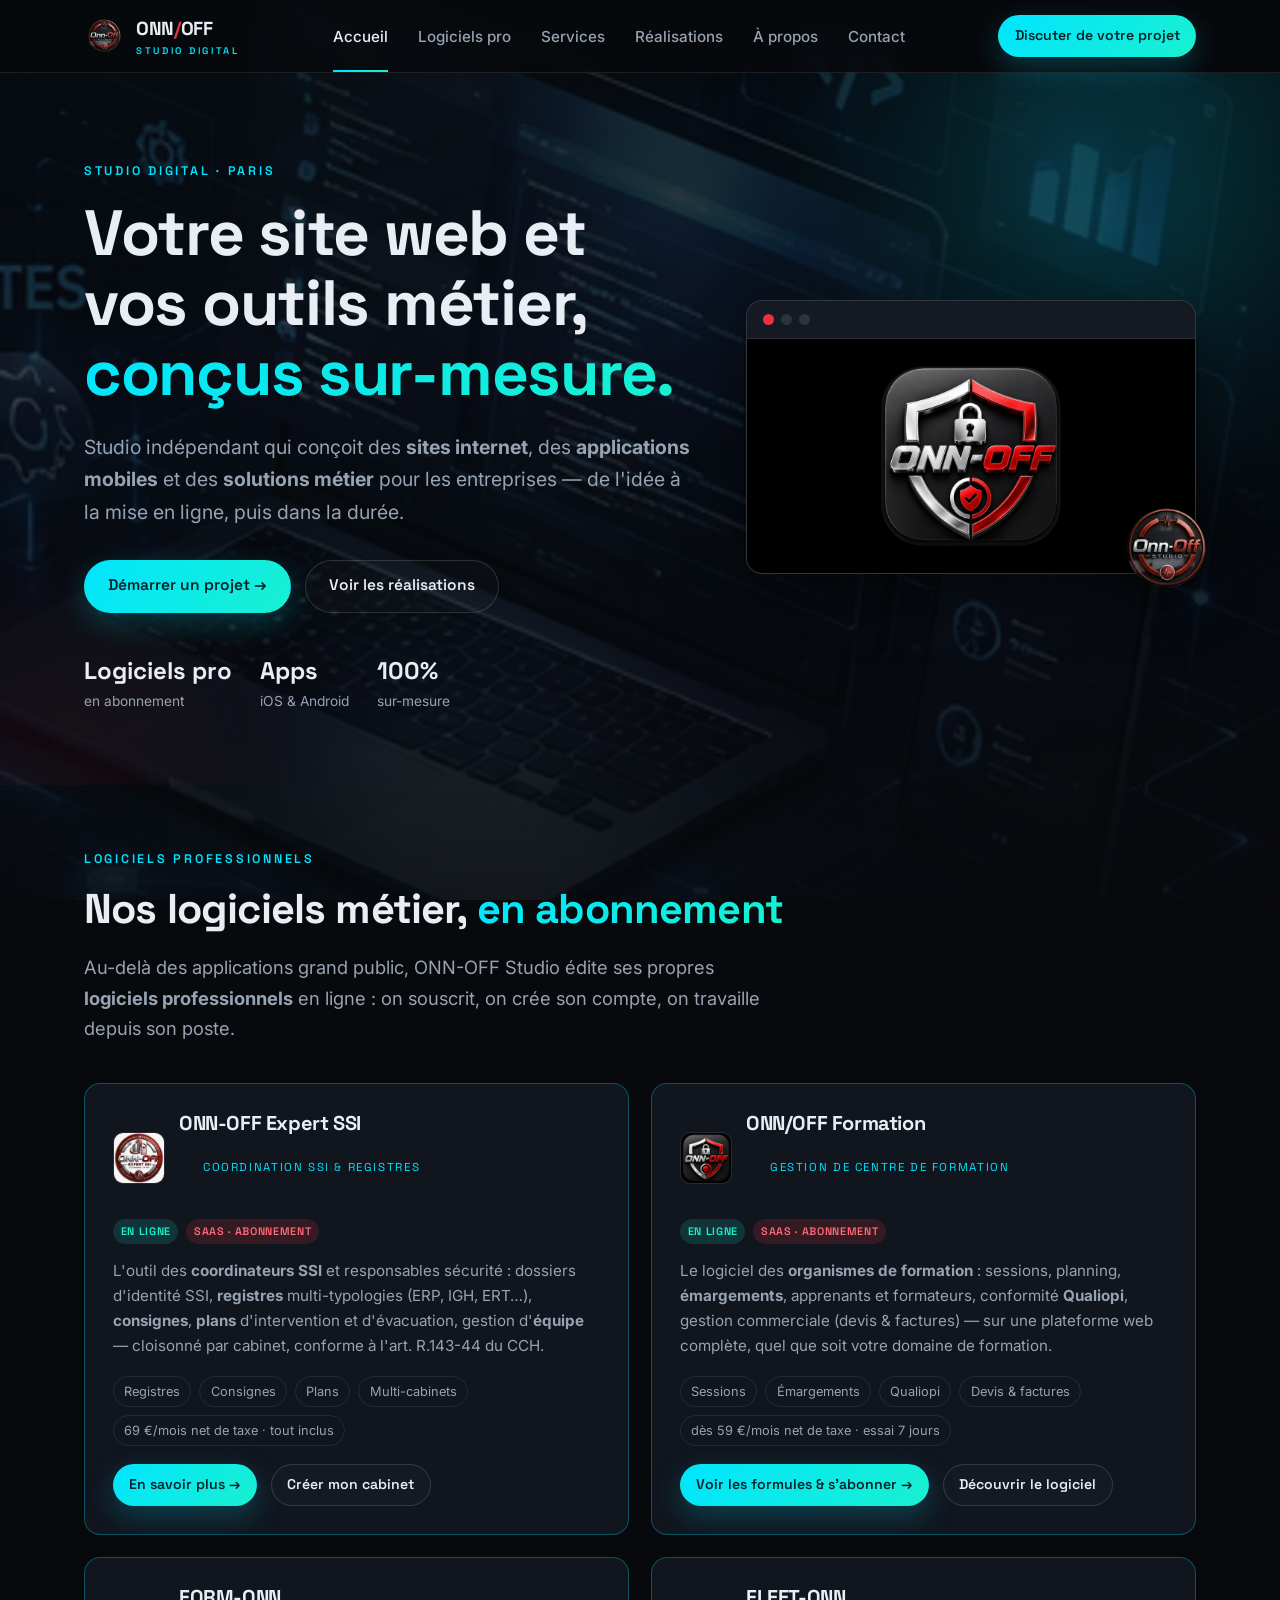
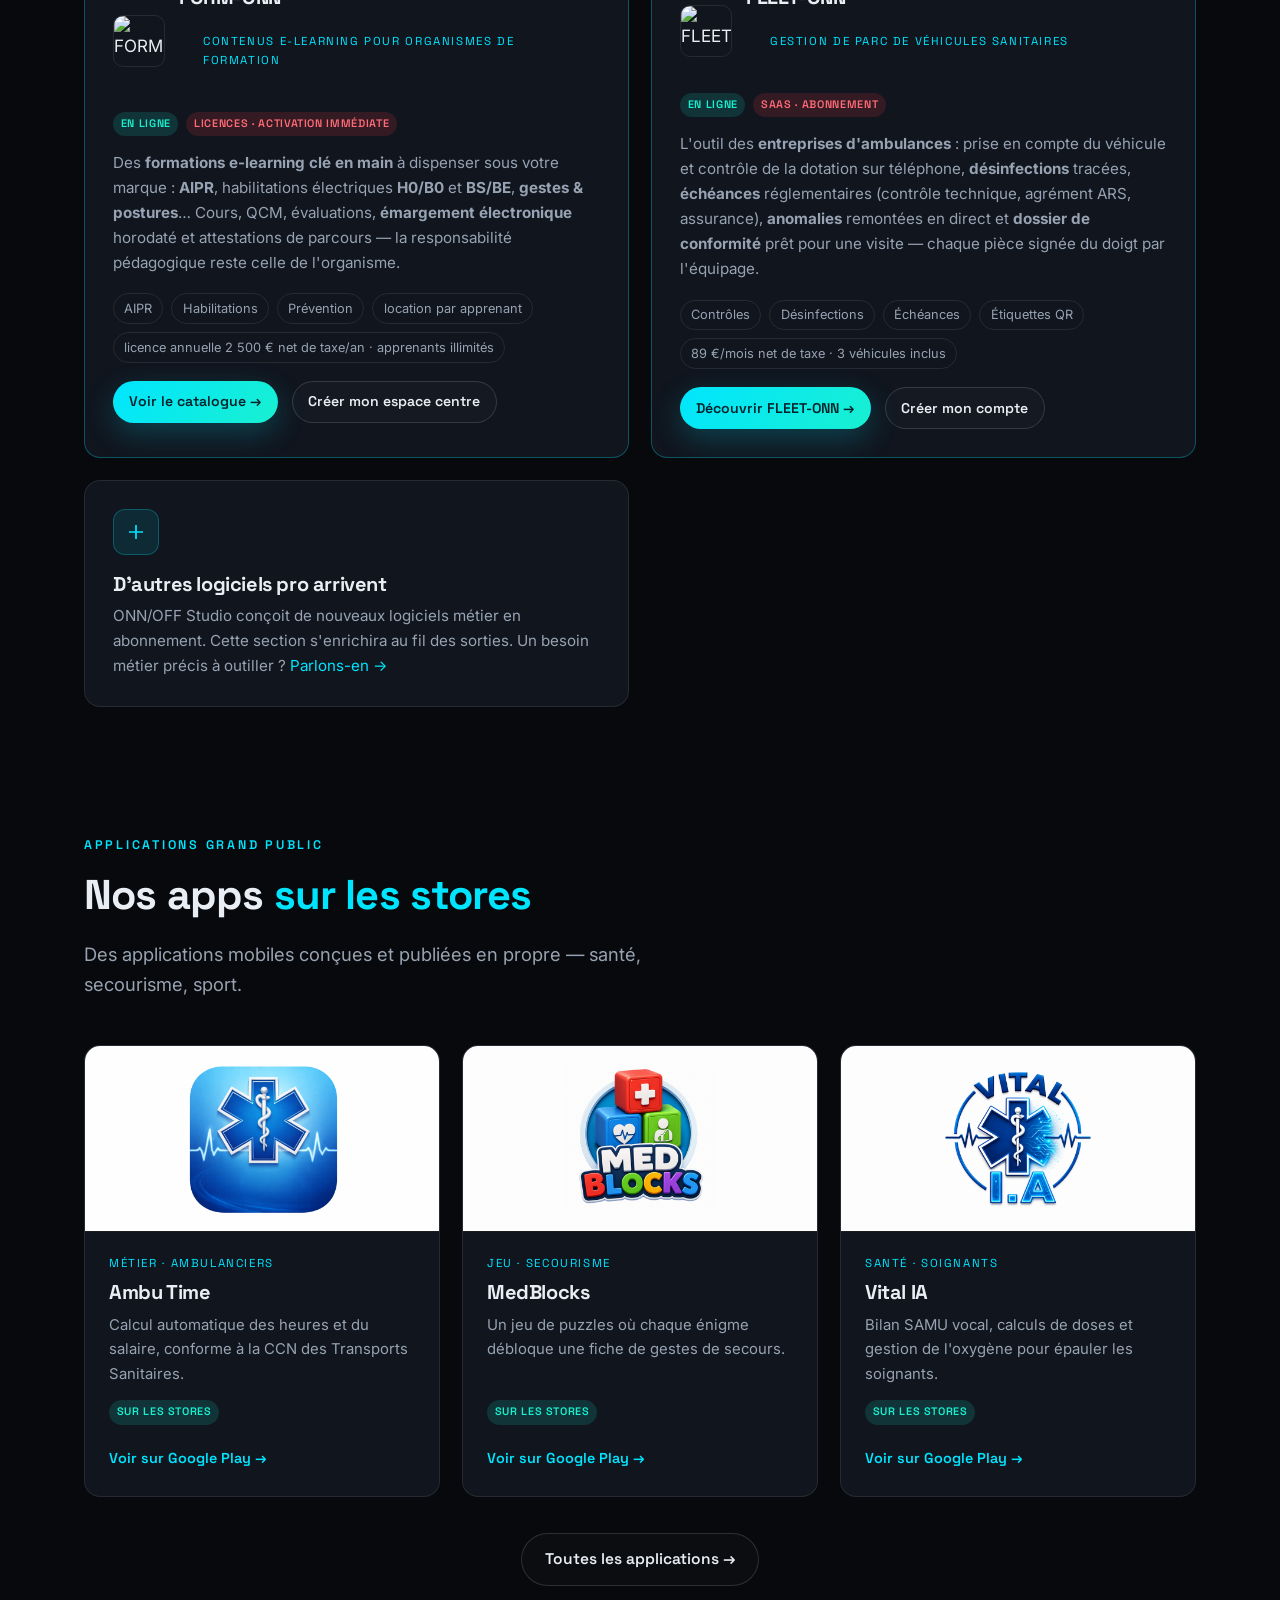
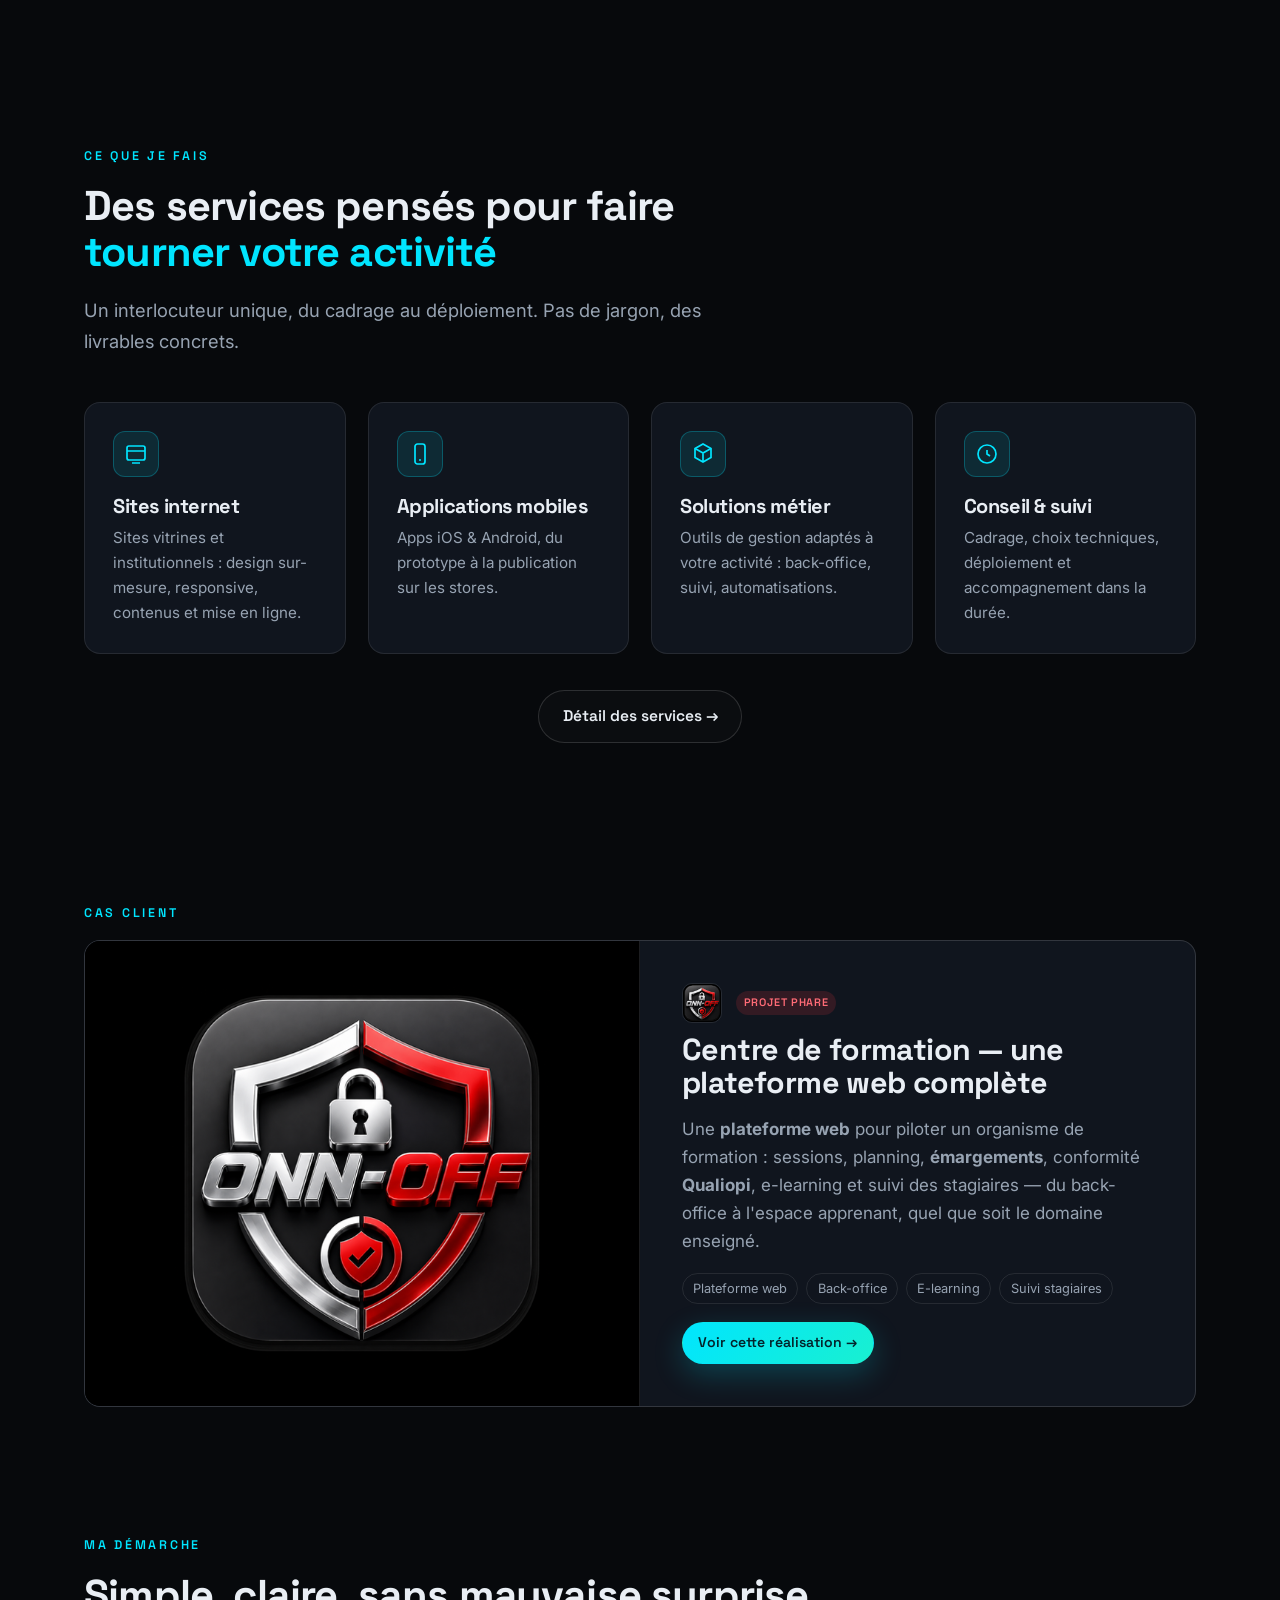
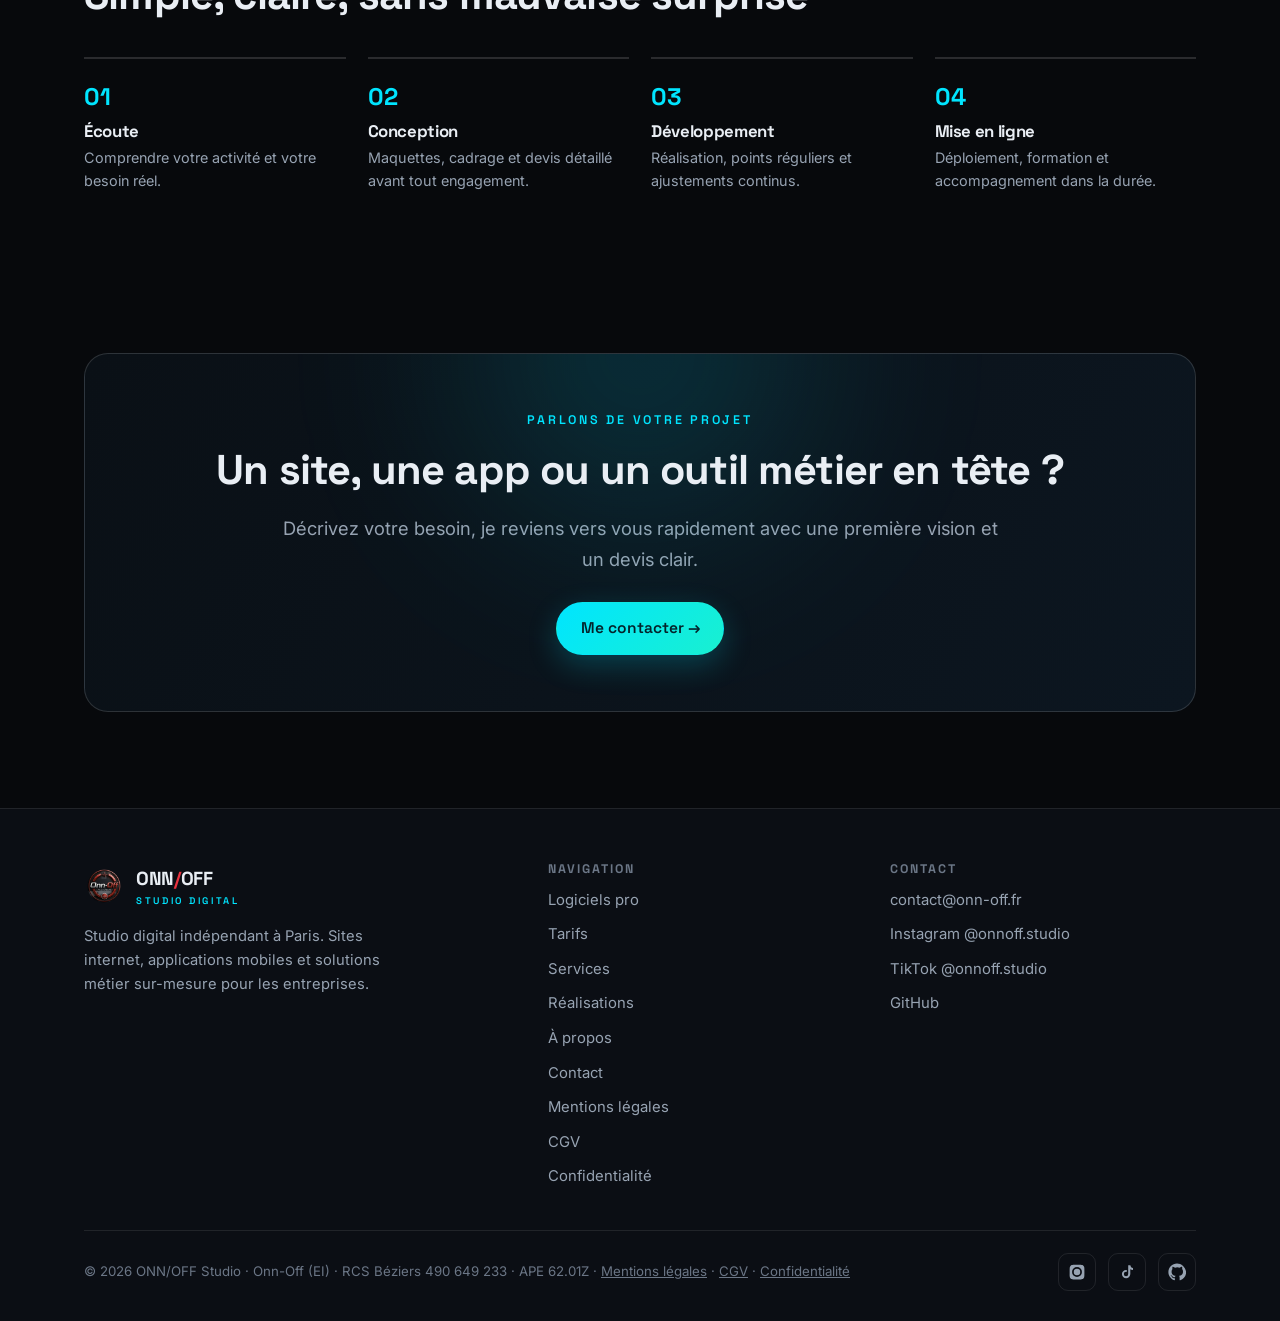
==== index.html @ c6f04b86 "Siège à Paris : bascule des 51 mentions de Béziers La domiciliation a changé. L'adresse figurait à 5" ====
<!DOCTYPE html>
<html lang="fr">
<head>
<meta charset="UTF-8">
<meta name="viewport" content="width=device-width, initial-scale=1">
<title>ONN/OFF Studio — Sites web & solutions sur-mesure pour entreprises · Paris</title>
<meta name="description" content="Studio digital indépendant à Paris. Création de sites internet, applications mobiles et solutions métier sur-mesure pour les entreprises.">
<meta property="og:title" content="ONN/OFF Studio — Sites web & solutions sur-mesure pour entreprises · Paris">
<meta property="og:description" content="Studio digital indépendant à Paris. Création de sites internet, applications mobiles et solutions métier sur-mesure pour les entreprises.">
<meta property="og:image" content="https://studio.onn-off.fr/og-banner.png">
<link rel="icon" href="logo.png">
<link rel="preconnect" href="https://fonts.googleapis.com">
<link rel="preconnect" href="https://fonts.gstatic.com" crossorigin>
<link href="https://fonts.googleapis.com/css2?family=Inter:wght@400;500;600&family=Space+Grotesk:wght@500;600;700&display=swap" rel="stylesheet">
<link rel="stylesheet" href="style.css">
<link rel="canonical" href="https://studio.onn-off.fr/">
<meta property="og:url" content="https://studio.onn-off.fr/">
<meta property="og:type" content="website">
<meta property="og:site_name" content="ONN/OFF Studio">
<meta property="og:locale" content="fr_FR">
<meta name="twitter:card" content="summary_large_image">
<script type="application/ld+json">
{
  "@context": "https://schema.org",
  "@type": ["Organization", "ProfessionalService"],
  "name": "ONN/OFF Studio",
  "legalName": "Onn-Off",
  "url": "https://studio.onn-off.fr/",
  "logo": "https://studio.onn-off.fr/logo.png",
  "image": "https://studio.onn-off.fr/og-banner.png",
  "description": "Studio digital indépendant à Paris : création de sites internet, applications mobiles et solutions métier sur-mesure pour les entreprises.",
  "email": "contact@onn-off.fr",
  "telephone": "+33658522026",
  "address": { "@type": "PostalAddress", "streetAddress": "59 rue de Ponthieu, Bureau 326", "addressLocality": "Paris", "postalCode": "75008", "addressRegion": "Île-de-France", "addressCountry": "FR" },
  "areaServed": ["Paris", "Île-de-France", "France"],
  "founder": { "@type": "Person", "name": "Olivier Onno" },
  "identifier": { "@type": "PropertyValue", "propertyID": "SIREN", "value": "490649233" },
  "knowsAbout": ["Création de sites internet", "Applications mobiles", "Logiciels métier sur-mesure", "Progressive Web Apps", "Développement web sur-mesure"]
}
</script>
</head>
<body>
<header class="site-header">
  <div class="container nav">
    <a href="index.html" class="brand">
      <img src="logo.png" alt="ONN/OFF Studio">
      <span>ONN<span class="slash">/</span>OFF<small>STUDIO DIGITAL</small></span>
    </a>
    <nav>
      <ul class="nav-links"><li><a href="index.html" class="active">Accueil</a></li><li><a href="index.html#logiciels-pro">Logiciels pro</a></li><li><a href="services.html">Services</a></li><li><a href="realisations.html">Réalisations</a></li><li><a href="a-propos.html">À propos</a></li><li><a href="contact.html">Contact</a></li></ul>
    </nav>
    <div class="nav-cta">
      <a href="contact.html" class="btn btn-primary btn-sm">Discuter de votre projet</a>
      <button class="burger" aria-label="Menu">
        <svg viewBox="0 0 24 24" fill="none" stroke="currentColor" stroke-width="2"><path d="M3 6h18M3 12h18M3 18h18"/></svg>
      </button>
    </div>
  </div>
</header>

<section class="hero">
  <div class="glow glow--cyan"></div><div class="glow glow--red"></div>
  <div class="container hero-grid">
    <div class="reveal">
      <p class="eyebrow">Studio digital &middot; Paris</p>
      <h1>Votre site web et vos outils métier, <span class="grad-text">conçus sur-mesure.</span></h1>
      <p class="lead">Studio indépendant qui conçoit des <strong>sites internet</strong>, des <strong>applications mobiles</strong> et des <strong>solutions métier</strong> pour les entreprises — de l'idée à la mise en ligne, puis dans la durée.</p>
      <div class="hero-cta">
        <a href="contact.html" class="btn btn-primary">Démarrer un projet &rarr;</a>
        <a href="realisations.html" class="btn btn-ghost">Voir les réalisations</a>
      </div>
      <div class="hero-meta">
        <div><b>Logiciels pro</b> en abonnement</div>
        <div><b>Apps</b> iOS &amp; Android</div>
        <div><b>100%</b> sur-mesure</div>
      </div>
    </div>
    <div class="hero-visual reveal">
      <div class="device"><div class="bar"><i></i><i></i><i></i></div>
        <img src="shot-formation.png" alt="Réalisation centre de formation — plateforme web"></div>
      <img src="logo.png" class="hero-logo-badge" alt="">
    </div>
  </div>
</section>

<section class="section section--tight" id="logiciels-pro">
  <div class="container">
    <div class="reveal" style="max-width:64ch">
      <p class="eyebrow">Logiciels professionnels</p>
      <h2>Nos logiciels métier, <span class="grad-text">en abonnement</span></h2>
      <p class="lead">Au-delà des applications grand public, ONN-OFF Studio édite ses propres <strong>logiciels professionnels</strong> en ligne : on souscrit, on crée son compte, on travaille depuis son poste.</p>
    </div>

    <div class="grid grid-2" style="margin-top:40px">
      <article class="card card--accent reveal">
        <div style="display:flex;align-items:center;gap:14px;margin-bottom:16px">
          <img src="icon-expertssi.png" class="appicon" alt="ONN-OFF Expert SSI" style="width:52px;height:52px">
          <div>
            <h3 style="margin:0 0 2px"><a href="expert-ssi.html" style="color:inherit">ONN-OFF Expert SSI</a></h3>
            <span class="work-body cat" style="font-family:'Space Grotesk';font-size:.72rem;letter-spacing:.14em;text-transform:uppercase;color:var(--cyan)">Coordination SSI &amp; registres</span>
          </div>
        </div>
        <div style="display:flex;gap:8px;margin-bottom:14px;flex-wrap:wrap"><span class="badge badge-live">En ligne</span><span class="badge badge-flag">SaaS · abonnement</span></div>
        <p>L'outil des <strong>coordinateurs SSI</strong> et responsables sécurité : dossiers d'identité SSI, <strong>registres</strong> multi-typologies (ERP, IGH, ERT…), <strong>consignes</strong>, <strong>plans</strong> d'intervention et d'évacuation, gestion d'<strong>équipe</strong> — cloisonné par cabinet, conforme à l'art. R.143-44 du CCH.</p>
        <div class="tags"><span>Registres</span><span>Consignes</span><span>Plans</span><span>Multi-cabinets</span><span>69&nbsp;€/mois net de taxe · tout inclus</span></div>
        <div class="hero-cta" style="margin-top:8px">
          <a href="expert-ssi.html" class="btn btn-primary btn-sm">En savoir plus &rarr;</a>
          <a href="https://onn-off-expert-ssi.vercel.app/inscription" target="_blank" rel="noopener" class="btn btn-ghost btn-sm">Créer mon cabinet</a>
        </div>
      </article>
      <article class="card card--accent reveal">
        <div style="display:flex;align-items:center;gap:14px;margin-bottom:16px">
          <img src="icon-formation.png" class="appicon" alt="ONN/OFF Formation" style="width:52px;height:52px">
          <div>
            <h3 style="margin:0 0 2px"><a href="https://onn-off.fr" target="_blank" rel="noopener" style="color:inherit">ONN/OFF Formation</a></h3>
            <span class="work-body cat" style="font-family:'Space Grotesk';font-size:.72rem;letter-spacing:.14em;text-transform:uppercase;color:var(--cyan)">Gestion de centre de formation</span>
          </div>
        </div>
        <div style="display:flex;gap:8px;margin-bottom:14px;flex-wrap:wrap"><span class="badge badge-live">En ligne</span><span class="badge badge-flag">SaaS · abonnement</span></div>
        <p>Le logiciel des <strong>organismes de formation</strong> : sessions, planning, <strong>émargements</strong>, apprenants et formateurs, conformité <strong>Qualiopi</strong>, gestion commerciale (devis &amp; factures) — sur une plateforme web complète, quel que soit votre domaine de formation.</p>
        <div class="tags"><span>Sessions</span><span>Émargements</span><span>Qualiopi</span><span>Devis &amp; factures</span><span>dès 59&nbsp;€/mois net de taxe · essai 7 jours</span></div>
        <div class="hero-cta" style="margin-top:8px">
          <a href="https://onn-off.fr/#tarifs" target="_blank" rel="noopener" class="btn btn-primary btn-sm">Voir les formules &amp; s'abonner &rarr;</a>
          <a href="https://onn-off.fr" target="_blank" rel="noopener" class="btn btn-ghost btn-sm">Découvrir le logiciel</a>
        </div>
      </article>
      <article class="card card--accent reveal">
        <div style="display:flex;align-items:center;gap:14px;margin-bottom:16px">
          <img src="icon-formonn.png" class="appicon" alt="FORM-ONN" style="width:52px;height:52px">
          <div>
            <h3 style="margin:0 0 2px"><a href="https://form-onn.web.app" target="_blank" rel="noopener" style="color:inherit">FORM-ONN</a></h3>
            <span class="work-body cat" style="font-family:'Space Grotesk';font-size:.72rem;letter-spacing:.14em;text-transform:uppercase;color:var(--cyan)">Contenus e-learning pour organismes de formation</span>
          </div>
        </div>
        <div style="display:flex;gap:8px;margin-bottom:14px;flex-wrap:wrap"><span class="badge badge-live">En ligne</span><span class="badge badge-flag">Licences · activation immédiate</span></div>
        <p>Des <strong>formations e-learning clé en main</strong> à dispenser sous votre marque : <strong>AIPR</strong>, habilitations électriques <strong>H0/B0</strong> et <strong>BS/BE</strong>, <strong>gestes &amp; postures</strong>… Cours, QCM, évaluations, <strong>émargement électronique</strong> horodaté et attestations de parcours — la responsabilité pédagogique reste celle de l'organisme.</p>
        <div class="tags"><span>AIPR</span><span>Habilitations</span><span>Prévention</span><span>location par apprenant</span><span>licence annuelle 2&nbsp;500&nbsp;€ net de taxe/an · apprenants illimités</span></div>
        <div class="hero-cta" style="margin-top:8px">
          <a href="https://form-onn.web.app" target="_blank" rel="noopener" class="btn btn-primary btn-sm">Voir le catalogue &rarr;</a>
          <a href="https://form-onn.web.app/espace-centre.html" target="_blank" rel="noopener" class="btn btn-ghost btn-sm">Créer mon espace centre</a>
        </div>
      </article>
      <article class="card card--accent reveal">
        <div style="display:flex;align-items:center;gap:14px;margin-bottom:16px">
          <img src="icon-fleetonn.png" class="appicon" alt="FLEET-ONN" style="width:52px;height:52px">
          <div>
            <h3 style="margin:0 0 2px"><a href="https://fleet-onn.web.app" target="_blank" rel="noopener" style="color:inherit">FLEET-ONN</a></h3>
            <span class="work-body cat" style="font-family:'Space Grotesk';font-size:.72rem;letter-spacing:.14em;text-transform:uppercase;color:var(--cyan)">Gestion de parc de véhicules sanitaires</span>
          </div>
        </div>
        <div style="display:flex;gap:8px;margin-bottom:14px;flex-wrap:wrap"><span class="badge badge-live">En ligne</span><span class="badge badge-flag">SaaS · abonnement</span></div>
        <p>L'outil des <strong>entreprises d'ambulances</strong> : prise en compte du véhicule et contrôle de la dotation sur téléphone, <strong>désinfections</strong> tracées, <strong>échéances</strong> réglementaires (contrôle technique, agrément ARS, assurance), <strong>anomalies</strong> remontées en direct et <strong>dossier de conformité</strong> prêt pour une visite — chaque pièce signée du doigt par l'équipage.</p>
        <div class="tags"><span>Contrôles</span><span>Désinfections</span><span>Échéances</span><span>Étiquettes QR</span><span>89&nbsp;€/mois net de taxe · 3 véhicules inclus</span></div>
        <div class="hero-cta" style="margin-top:8px">
          <a href="https://fleet-onn.web.app" target="_blank" rel="noopener" class="btn btn-primary btn-sm">Découvrir FLEET-ONN &rarr;</a>
          <a href="https://fleet-onn.web.app/inscription" target="_blank" rel="noopener" class="btn btn-ghost btn-sm">Créer mon compte</a>
        </div>
      </article>

      <!--
        La promesse d'autres logiciels reste, mais APRÈS les produits réels.
        Une case « à venir » posée au milieu de la grille donnait à lire un
        catalogue à moitié vide ; placée en dernier, elle dit simplement que
        la maison continue.
      -->
      <article class="card reveal" style="display:flex;flex-direction:column;justify-content:center">
        <div class="ico"><svg viewBox="0 0 24 24"><path d="M12 5v14M5 12h14"/></svg></div>
        <h3>D'autres logiciels pro arrivent</h3>
        <p>ONN/OFF Studio conçoit de nouveaux logiciels métier en abonnement. Cette section s'enrichira au fil des sorties. Un besoin métier précis à outiller&nbsp;? <a href="contact.html" style="color:var(--cyan)">Parlons-en &rarr;</a></p>
      </article>
    </div>
  </div>
</section>

<section class="section section--tight" id="apps-grand-public">
  <div class="container">
    <div class="reveal" style="max-width:60ch">
      <p class="eyebrow">Applications grand public</p>
      <h2>Nos apps <span class="accent">sur les stores</span></h2>
      <p class="lead">Des applications mobiles conçues et publiées en propre — santé, secourisme, sport.</p>
    </div>
    <div class="grid grid-3" style="margin-top:46px">
      <article class="work reveal"><div class="work-shot"><img src="shot-ambutime.png" alt="Ambu Time"></div><div class="work-body"><span class="cat">Métier &middot; Ambulanciers</span><h3>Ambu Time</h3><p>Calcul automatique des heures et du salaire, conforme à la CCN des Transports Sanitaires.</p><div class="work-meta"><span class="badge badge-live">Sur les stores</span></div><a href="https://play.google.com/store/apps/details?id=com.onnoff.ambutime" target="_blank" rel="noopener" class="card-link">Voir sur Google Play &rarr;</a></div></article>
      <article class="work reveal"><div class="work-shot"><img src="shot-medblocks.png" alt="MedBlocks"></div><div class="work-body"><span class="cat">Jeu &middot; Secourisme</span><h3>MedBlocks</h3><p>Un jeu de puzzles où chaque énigme débloque une fiche de gestes de secours.</p><div class="work-meta"><span class="badge badge-live">Sur les stores</span></div><a href="https://play.google.com/store/apps/details?id=com.olivieronno.medblocks" target="_blank" rel="noopener" class="card-link">Voir sur Google Play &rarr;</a></div></article>
      <article class="work reveal"><div class="work-shot"><img src="shot-vitalia.png" alt="Vital IA"></div><div class="work-body"><span class="cat">Santé &middot; Soignants</span><h3>Vital IA</h3><p>Bilan SAMU vocal, calculs de doses et gestion de l'oxygène pour épauler les soignants.</p><div class="work-meta"><span class="badge badge-live">Sur les stores</span></div><a href="https://play.google.com/store/apps/details?id=fr.ambu.bilan" target="_blank" rel="noopener" class="card-link">Voir sur Google Play &rarr;</a></div></article>
    </div>
    <div class="center reveal" style="margin-top:36px"><a href="realisations.html" class="btn btn-ghost">Toutes les applications &rarr;</a></div>
  </div>
</section>

<section class="section">
  <div class="container">
    <div class="reveal" style="max-width:60ch">
      <p class="eyebrow">Ce que je fais</p>
      <h2>Des services pensés pour faire <span class="accent">tourner votre activité</span></h2>
      <p class="lead">Un interlocuteur unique, du cadrage au déploiement. Pas de jargon, des livrables concrets.</p>
    </div>
    <div class="grid grid-4" style="margin-top:46px">
      <div class="card reveal"><div class="ico"><svg viewBox="0 0 24 24"><rect x="3" y="4" width="18" height="14" rx="2"/><path d="M3 9h18M8 21h8"/></svg></div><h3>Sites internet</h3><p>Sites vitrines et institutionnels : design sur-mesure, responsive, contenus et mise en ligne.</p></div>
      <div class="card reveal"><div class="ico"><svg viewBox="0 0 24 24"><rect x="7" y="2" width="10" height="20" rx="2.5"/><path d="M11 18h2"/></svg></div><h3>Applications mobiles</h3><p>Apps iOS &amp; Android, du prototype à la publication sur les stores.</p></div>
      <div class="card reveal"><div class="ico"><svg viewBox="0 0 24 24"><path d="M12 2l8 4.5v9L12 20l-8-4.5v-9L12 2z"/><path d="M12 11l8-4.5M12 11v9M12 11L4 6.5"/></svg></div><h3>Solutions métier</h3><p>Outils de gestion adaptés à votre activité : back-office, suivi, automatisations.</p></div>
      <div class="card reveal"><div class="ico"><svg viewBox="0 0 24 24"><path d="M12 3a9 9 0 100 18 9 9 0 000-18z"/><path d="M12 8v4l3 2"/></svg></div><h3>Conseil &amp; suivi</h3><p>Cadrage, choix techniques, déploiement et accompagnement dans la durée.</p></div>
    </div>
    <div class="center reveal" style="margin-top:36px"><a href="services.html" class="btn btn-ghost">Détail des services &rarr;</a></div>
  </div>
</section>

<section class="section section--tight">
  <div class="container">
    <p class="eyebrow reveal">Cas client</p>
    <div class="feature reveal">
      <div class="media"><img src="shot-formation.png" alt="Centre de formation"></div>
      <div class="body">
        <div style="display:flex;align-items:center;gap:14px;margin-bottom:10px">
          <img src="icon-formation.png" class="appicon" alt="Centre de formation"><span class="badge badge-flag">Projet phare</span>
        </div>
        <h2>Centre de formation — une plateforme web complète</h2>
        <p class="muted">Une <strong>plateforme web</strong> pour piloter un organisme de formation : sessions, planning, <strong>émargements</strong>, conformité <strong>Qualiopi</strong>, e-learning et suivi des stagiaires — du back-office à l'espace apprenant, quel que soit le domaine enseigné.</p>
        <div class="tags"><span>Plateforme web</span><span>Back-office</span><span>E-learning</span><span>Suivi stagiaires</span></div>
        <a href="realisations.html" class="btn btn-primary btn-sm">Voir cette réalisation &rarr;</a>
      </div>
    </div>
  </div>
</section>

<section class="section section--tight">
  <div class="container">
    <p class="eyebrow reveal">Ma démarche</p>
    <h2 class="reveal" style="margin-bottom:40px">Simple, claire, sans mauvaise surprise</h2>
    <div class="steps reveal">
      <div class="step"><div class="n">01</div><h4>Écoute</h4><p>Comprendre votre activité et votre besoin réel.</p></div>
      <div class="step"><div class="n">02</div><h4>Conception</h4><p>Maquettes, cadrage et devis détaillé avant tout engagement.</p></div>
      <div class="step"><div class="n">03</div><h4>Développement</h4><p>Réalisation, points réguliers et ajustements continus.</p></div>
      <div class="step"><div class="n">04</div><h4>Mise en ligne</h4><p>Déploiement, formation et accompagnement dans la durée.</p></div>
    </div>
  </div>
</section>

<section class="section">
  <div class="container"><div class="cta-band reveal"><div class="glow glow--cyan"></div>
    <p class="eyebrow">Parlons de votre projet</p>
    <h2>Un site, une app ou un outil métier en tête&nbsp;?</h2>
    <p class="lead" style="margin:0 auto 28px">Décrivez votre besoin, je reviens vers vous rapidement avec une première vision et un devis clair.</p>
    <a href="contact.html" class="btn btn-primary">Me contacter &rarr;</a>
  </div></div>
</section>
<footer class="site-footer">
  <div class="container">
    <div class="footer-top">
      <div>
        <a href="index.html" class="brand" style="margin-bottom:14px">
          <img src="logo.png" alt=""><span>ONN<span class="slash">/</span>OFF<small>STUDIO DIGITAL</small></span>
        </a>
        <p>Studio digital indépendant à Paris. Sites internet, applications mobiles et solutions métier sur-mesure pour les entreprises.</p>
      </div>
      <div class="footer-col">
        <h4>Navigation</h4>
        <a href="index.html#logiciels-pro">Logiciels pro</a>
        <a href="tarifs.html">Tarifs</a>
        <a href="services.html">Services</a>
        <a href="realisations.html">Réalisations</a>
        <a href="a-propos.html">À propos</a>
        <a href="contact.html">Contact</a>
        <a href="mentions-legales.html">Mentions légales</a>
        <a href="cgv.html">CGV</a>
        <a href="confidentialite.html">Confidentialité</a>
      </div>
      <div class="footer-col">
        <h4>Contact</h4>
        <a href="mailto:contact@onn-off.fr">contact@onn-off.fr</a>
        <a href="https://www.instagram.com/onnoff.studio/" target="_blank" rel="noopener">Instagram @onnoff.studio</a>
        <a href="https://www.tiktok.com/@onnoff.studio" target="_blank" rel="noopener">TikTok @onnoff.studio</a>
        <a href="https://github.com/olivieronno-svg" target="_blank" rel="noopener">GitHub</a>
      </div>
    </div>
    <div class="footer-bottom">
      <small>&copy; <span id="year">2026</span> ONN/OFF Studio &middot; Onn-Off (EI) &middot; RCS Béziers 490&nbsp;649&nbsp;233 &middot; APE 62.01Z &middot; <a href="mentions-legales.html" style="color:inherit;text-decoration:underline">Mentions légales</a> &middot; <a href="cgv.html" style="color:inherit;text-decoration:underline">CGV</a> &middot; <a href="confidentialite.html" style="color:inherit;text-decoration:underline">Confidentialité</a></small>
      <div class="socials">
        <a href="https://www.instagram.com/onnoff.studio/" target="_blank" rel="noopener" aria-label="Instagram"><svg viewBox="0 0 24 24"><path d="M12 2.2c3.2 0 3.6 0 4.9.07 1.2.06 1.8.25 2.2.42.6.2 1 .5 1.4.9.4.4.7.8.9 1.4.17.4.36 1 .42 2.2.06 1.3.07 1.7.07 4.9s0 3.6-.07 4.9c-.06 1.2-.25 1.8-.42 2.2-.2.6-.5 1-.9 1.4-.4.4-.8.7-1.4.9-.4.17-1 .36-2.2.42-1.3.06-1.7.07-4.9.07s-3.6 0-4.9-.07c-1.2-.06-1.8-.25-2.2-.42-.6-.2-1-.5-1.4-.9-.4-.4-.7-.8-.9-1.4-.17-.4-.36-1-.42-2.2C2.2 15.6 2.2 15.2 2.2 12s0-3.6.07-4.9c.06-1.2.25-1.8.42-2.2.2-.6.5-1 .9-1.4.4-.4.8-.7 1.4-.9.4-.17 1-.36 2.2-.42C8.4 2.2 8.8 2.2 12 2.2zm0 3.2A6.6 6.6 0 1018.6 12 6.6 6.6 0 0012 5.4zm0 10.9A4.3 4.3 0 1116.3 12 4.3 4.3 0 0112 16.3zm6.8-11.2a1.54 1.54 0 11-1.54-1.54 1.54 1.54 0 011.54 1.54z"/></svg></a>
        <a href="https://www.tiktok.com/@onnoff.studio" target="_blank" rel="noopener" aria-label="TikTok"><svg viewBox="0 0 24 24"><path d="M16.5 3c.3 2 1.5 3.5 3.5 3.8v2.6c-1.3.1-2.5-.3-3.6-1v6.4a5.6 5.6 0 11-5.6-5.6c.3 0 .6 0 .9.1v2.7a2.9 2.9 0 00-1-.2 2.9 2.9 0 102.9 2.9V3z"/></svg></a>
        <a href="https://github.com/olivieronno-svg" target="_blank" rel="noopener" aria-label="GitHub"><svg viewBox="0 0 24 24"><path d="M12 .5C5.7.5.5 5.7.5 12c0 5.1 3.3 9.4 7.9 10.9.6.1.8-.3.8-.6v-2c-3.2.7-3.9-1.5-3.9-1.5-.5-1.3-1.3-1.7-1.3-1.7-1.1-.7.1-.7.1-.7 1.2.1 1.8 1.2 1.8 1.2 1 1.8 2.8 1.3 3.5 1 .1-.8.4-1.3.7-1.6-2.6-.3-5.3-1.3-5.3-5.8 0-1.3.5-2.3 1.2-3.1-.1-.3-.5-1.5.1-3.1 0 0 1-.3 3.3 1.2a11.5 11.5 0 016 0c2.3-1.5 3.3-1.2 3.3-1.2.6 1.6.2 2.8.1 3.1.8.8 1.2 1.8 1.2 3.1 0 4.5-2.7 5.5-5.3 5.8.4.4.8 1.1.8 2.2v3.3c0 .3.2.7.8.6 4.6-1.5 7.9-5.8 7.9-10.9C23.5 5.7 18.3.5 12 .5z"/></svg></a>
      </div>
    </div>
  </div>
</footer>
<script src="main.js"></script>
</body>
</html>
---- style.css ----
/* =========================================================
   ONN/OFF Studio — Design system
   Sombre & tech · noir/cyan + accents rouges
   ========================================================= */
:root{
  --bg:#07090c; --bg2:#0b0e14; --panel:#10151e; --panel2:#141b26;
  --line:rgba(255,255,255,.09); --line2:rgba(255,255,255,.14);
  --text:#e9eef4; --muted:#97a3b2; --dim:#6b7686;
  --cyan:#00e5ff; --cyan-d:#0bb6cc; --teal:#19f0d0; --red:#e8323f; --red-d:#b81f2b;
  --r:16px; --r-sm:11px; --maxw:1160px;
  --shadow:0 24px 60px rgba(0,0,0,.45);
  --grad:linear-gradient(135deg,#00e5ff 0%,#19f0d0 100%);
}
*{box-sizing:border-box}
html{scroll-behavior:smooth}
body{
  margin:0; background:var(--bg); color:var(--text);
  font-family:'Inter',system-ui,-apple-system,Segoe UI,Roboto,sans-serif;
  font-size:17px; line-height:1.65; -webkit-font-smoothing:antialiased;
  overflow-x:hidden;
}
h1,h2,h3,h4{font-family:'Space Grotesk','Inter',sans-serif; line-height:1.1; margin:0 0 .5em; letter-spacing:-.02em; font-weight:700}
h1{font-size:clamp(2.3rem,5.2vw,4rem)}
h2{font-size:clamp(1.7rem,3.6vw,2.6rem)}
h3{font-size:1.25rem}
p{margin:0 0 1rem}
a{color:inherit;text-decoration:none}
img{max-width:100%;display:block}
.container{max-width:var(--maxw);margin:0 auto;padding:0 24px}
.accent{color:var(--cyan)}
.grad-text{background:var(--grad);-webkit-background-clip:text;background-clip:text;color:transparent}
.muted{color:var(--muted)}
.eyebrow{font-family:'Space Grotesk';font-size:.78rem;font-weight:600;letter-spacing:.22em;text-transform:uppercase;color:var(--cyan);margin-bottom:1rem}
.center{text-align:center}
.section{padding:96px 0;position:relative}
.section--tight{padding:64px 0}
.lead{font-size:1.15rem;color:var(--muted);max-width:60ch}

/* ---- glows / background fx ---- */
.glow{position:absolute;border-radius:50%;filter:blur(90px);opacity:.5;z-index:0;pointer-events:none}
.glow--cyan{background:radial-gradient(circle,rgba(0,229,255,.5),transparent 70%)}
.glow--red{background:radial-gradient(circle,rgba(232,50,63,.4),transparent 70%)}

/* ---- buttons ---- */
.btn{display:inline-flex;align-items:center;gap:.5em;font-family:'Space Grotesk';font-weight:600;font-size:.97rem;
  padding:.82em 1.5em;border-radius:999px;border:1px solid transparent;cursor:pointer;transition:.2s ease;white-space:nowrap}
.btn-primary{background:var(--grad);color:#04222a;box-shadow:0 10px 30px rgba(0,229,255,.22)}
.btn-primary:hover{transform:translateY(-2px);box-shadow:0 16px 40px rgba(0,229,255,.34)}
.btn-ghost{border-color:var(--line2);color:var(--text);background:rgba(255,255,255,.02)}
.btn-ghost:hover{border-color:var(--cyan);color:var(--cyan)}
.btn-sm{padding:.6em 1.1em;font-size:.88rem}

/* ---- header / nav ---- */
.site-header{position:sticky;top:0;z-index:50;backdrop-filter:blur(14px);
  background:rgba(7,9,12,.72);border-bottom:1px solid var(--line)}
.nav{display:flex;align-items:center;justify-content:space-between;height:72px}
.brand{display:flex;align-items:center;gap:12px;font-family:'Space Grotesk';font-weight:700;font-size:1.18rem;letter-spacing:-.02em}
.brand img{width:40px;height:40px}
.brand .slash{color:var(--red)}
.brand small{display:block;font-size:.6rem;letter-spacing:.28em;color:var(--cyan);font-weight:600}
.nav-links{display:flex;align-items:center;gap:30px;list-style:none;margin:0;padding:0}
.nav-links a{font-size:.95rem;color:var(--muted);font-weight:500;transition:.2s;position:relative}
.nav-links a:hover,.nav-links a.active{color:var(--text)}
.nav-links a.active::after{content:"";position:absolute;left:0;right:0;bottom:-26px;height:2px;background:var(--grad)}
.nav-cta{display:flex;align-items:center;gap:14px}
.burger{display:none;background:none;border:0;color:var(--text);cursor:pointer;padding:6px}
.burger svg{width:26px;height:26px}

/* ---- hero ---- */
.hero{position:relative;padding:88px 0 72px;overflow:hidden}
.hero .glow--cyan{width:640px;height:640px;top:-220px;right:-160px}
.hero .glow--red{width:420px;height:420px;bottom:-200px;left:-160px;opacity:.3}
.hero-grid{display:grid;grid-template-columns:1.15fr .85fr;gap:54px;align-items:center;position:relative;z-index:2}
.hero h1{margin-bottom:.35em}
.hero .lead{font-size:1.22rem}
.hero-cta{display:flex;gap:14px;flex-wrap:wrap;margin-top:32px}
.hero-meta{display:flex;gap:28px;margin-top:38px;flex-wrap:wrap}
.hero-meta div{font-size:.86rem;color:var(--muted)}
.hero-meta b{display:block;font-family:'Space Grotesk';font-size:1.5rem;color:var(--text);font-weight:700}
.hero-visual{position:relative}
.device{background:var(--panel);border:1px solid var(--line2);border-radius:var(--r);box-shadow:var(--shadow);overflow:hidden}
.device .bar{display:flex;gap:7px;padding:13px 16px;border-bottom:1px solid var(--line);background:rgba(255,255,255,.02)}
.device .bar i{width:11px;height:11px;border-radius:50%;background:#2a3340;display:block}
.device .bar i:first-child{background:var(--red)}
.device img{width:100%;display:block}
.hero-logo-badge{position:absolute;width:96px;height:96px;right:-18px;bottom:-22px;
  filter:drop-shadow(0 12px 24px rgba(0,0,0,.5))}

/* ---- pills row ---- */
.pillrow{display:flex;flex-wrap:wrap;gap:10px;margin-top:30px}
.pill{font-size:.84rem;color:var(--muted);border:1px solid var(--line);background:rgba(255,255,255,.02);
  padding:.45em 1em;border-radius:999px}
.pill::before{content:"";display:inline-block;width:6px;height:6px;border-radius:50%;background:var(--cyan);margin-right:8px;vertical-align:middle}

/* ---- cards / grids ---- */
.grid{display:grid;gap:22px}
.grid-2{grid-template-columns:repeat(2,1fr)}
.grid-3{grid-template-columns:repeat(3,1fr)}
.grid-4{grid-template-columns:repeat(4,1fr)}
.card{background:var(--panel);border:1px solid var(--line);border-radius:var(--r);padding:28px;transition:.25s ease;position:relative;overflow:hidden}
.card:hover{transform:translateY(-4px);border-color:var(--line2);box-shadow:var(--shadow)}
.card .num{font-family:'Space Grotesk';font-size:2.4rem;font-weight:700;color:rgba(0,229,255,.16);position:absolute;top:14px;right:20px}
.card h3{margin-bottom:.4em}
.card p{color:var(--muted);font-size:.95rem;margin:0}
.card .ico{width:46px;height:46px;border-radius:12px;display:flex;align-items:center;justify-content:center;
  background:rgba(0,229,255,.1);border:1px solid rgba(0,229,255,.25);margin-bottom:18px}
.card .ico svg{width:24px;height:24px;stroke:var(--cyan);fill:none;stroke-width:1.7}
.card--accent{border-color:rgba(0,229,255,.3)}
.card-link{margin-top:16px;font-family:'Space Grotesk';font-weight:600;font-size:.9rem;color:var(--cyan);display:inline-flex;gap:6px}

/* ---- portfolio cards ---- */
.work{background:var(--panel);border:1px solid var(--line);border-radius:var(--r);overflow:hidden;transition:.25s;display:flex;flex-direction:column}
.work:hover{transform:translateY(-4px);border-color:var(--line2);box-shadow:var(--shadow)}
.work-shot{aspect-ratio:1200/628;overflow:hidden;background:#05070a;border-bottom:1px solid var(--line)}
.work-shot img{width:100%;height:100%;object-fit:cover}
.work-body{padding:22px 24px 26px;display:flex;flex-direction:column;gap:6px;flex:1}
.work-body .cat{font-family:'Space Grotesk';font-size:.72rem;letter-spacing:.14em;text-transform:uppercase;color:var(--cyan)}
.work-body h3{margin:.1em 0 .2em}
.work-body p{color:var(--muted);font-size:.93rem;margin:0 0 8px}
.work-meta{margin-top:auto;display:flex;align-items:center;gap:10px;flex-wrap:wrap}
.badge{font-family:'Space Grotesk';font-size:.68rem;font-weight:600;letter-spacing:.06em;padding:.3em .7em;border-radius:999px;text-transform:uppercase}
.badge-live{background:rgba(25,240,208,.14);color:var(--teal)}
.badge-flag{background:rgba(232,50,63,.16);color:#ff6b76}
.badge-dev{background:rgba(242,166,12,.16);color:#f3b34e}
.appicon{width:40px;height:40px;border-radius:10px;border:1px solid var(--line)}

/* ---- featured case ---- */
.feature{display:grid;grid-template-columns:1fr 1fr;gap:0;background:var(--panel);border:1px solid var(--line2);border-radius:var(--r);overflow:hidden}
.feature .media{background:#05070a;display:flex;align-items:center;justify-content:center;border-right:1px solid var(--line)}
.feature .media img{width:100%;height:100%;object-fit:cover}
.feature .body{padding:42px}
.feature .body h2{font-size:1.9rem}
.tags{display:flex;flex-wrap:wrap;gap:8px;margin:18px 0}
.tags span{font-size:.8rem;color:var(--muted);border:1px solid var(--line);border-radius:999px;padding:.3em .8em}
.tags span.inc{color:var(--teal);border-color:rgba(25,240,208,.42);background:rgba(25,240,208,.08);font-weight:600}

/* ---- steps ---- */
.steps{counter-reset:s;display:grid;grid-template-columns:repeat(4,1fr);gap:22px}
.step{position:relative;padding-top:18px;border-top:2px solid var(--line2)}
.step .n{font-family:'Space Grotesk';font-weight:700;color:var(--cyan);font-size:1.5rem}
.step h4{margin:.3em 0 .3em;font-size:1.05rem}
.step p{color:var(--muted);font-size:.9rem;margin:0}

/* ---- CTA band ---- */
.cta-band{position:relative;overflow:hidden;background:linear-gradient(120deg,#0a1016,#0c1620);border:1px solid var(--line2);border-radius:24px;padding:56px;text-align:center}
.cta-band .glow--cyan{width:520px;height:520px;top:-260px;left:50%;transform:translateX(-50%);opacity:.4}
.cta-band h2{position:relative}
.cta-band .btn{position:relative}

/* ---- contact ---- */
.contact-grid{display:grid;grid-template-columns:1fr 1fr;gap:40px}
.field{margin-bottom:18px}
.field label{display:block;font-size:.85rem;color:var(--muted);margin-bottom:7px;font-weight:500}
.field input,.field textarea{width:100%;background:var(--bg2);border:1px solid var(--line2);border-radius:11px;
  color:var(--text);padding:13px 15px;font:inherit;font-size:.95rem;transition:.2s}
.field input:focus,.field textarea:focus{outline:none;border-color:var(--cyan);box-shadow:0 0 0 3px rgba(0,229,255,.12)}
.contact-info{display:flex;flex-direction:column;gap:18px}
.contact-info a{display:flex;align-items:center;gap:14px;padding:16px 18px;border:1px solid var(--line);border-radius:14px;background:var(--panel);transition:.2s}
.contact-info a:hover{border-color:var(--cyan);transform:translateX(3px)}
.contact-info .ci-ico{width:40px;height:40px;border-radius:10px;background:rgba(0,229,255,.1);display:flex;align-items:center;justify-content:center;flex-shrink:0}
.contact-info .ci-ico svg{width:20px;height:20px;stroke:var(--cyan);fill:none;stroke-width:1.7}
.contact-info b{display:block;font-family:'Space Grotesk'}
.contact-info span{font-size:.85rem;color:var(--muted)}

/* ---- page hero (inner) ---- */
.page-hero{position:relative;padding:70px 0 30px;overflow:hidden}
.page-hero .glow--cyan{width:480px;height:480px;top:-260px;right:-120px;opacity:.4}
.page-hero h1{font-size:clamp(2rem,4.4vw,3.2rem)}

/* ---- footer ---- */
.site-footer{border-top:1px solid var(--line);padding:54px 0 30px;background:var(--bg2);position:relative}
.footer-top{display:grid;grid-template-columns:1.4fr 1fr 1fr;gap:36px;margin-bottom:36px}
.footer-top p{color:var(--muted);font-size:.92rem;max-width:34ch}
.footer-col h4{font-size:.78rem;letter-spacing:.16em;text-transform:uppercase;color:var(--dim);font-family:'Space Grotesk'}
.footer-col a{display:block;color:var(--muted);font-size:.93rem;padding:5px 0;transition:.2s}
.footer-col a:hover{color:var(--cyan)}
.footer-bottom{display:flex;justify-content:space-between;align-items:center;border-top:1px solid var(--line);padding-top:22px;flex-wrap:wrap;gap:12px}
.footer-bottom small{color:var(--dim);font-size:.83rem}
.socials{display:flex;gap:12px}
.socials a{width:38px;height:38px;border:1px solid var(--line);border-radius:10px;display:flex;align-items:center;justify-content:center;color:var(--muted);transition:.2s}
.socials a:hover{border-color:var(--cyan);color:var(--cyan);transform:translateY(-2px)}
.socials svg{width:18px;height:18px;fill:currentColor}

/* ---- reveal animation ---- */
.reveal{opacity:0;transform:translateY(22px);transition:opacity .7s ease,transform .7s ease}
.reveal.in{opacity:1;transform:none}

/* ---- responsive ---- */
@media(max-width:960px){
  .hero-grid{grid-template-columns:1fr;gap:40px}
  .hero-visual{max-width:520px}
  .grid-4{grid-template-columns:repeat(2,1fr)}
  .grid-3{grid-template-columns:repeat(2,1fr)}
  .feature{grid-template-columns:1fr}
  .feature .media{border-right:0;border-bottom:1px solid var(--line);min-height:240px}
  .steps{grid-template-columns:repeat(2,1fr)}
  .contact-grid{grid-template-columns:1fr}
  .footer-top{grid-template-columns:1fr 1fr}
}
@media(max-width:680px){
  body{font-size:16px}
  .section{padding:68px 0}
  .nav-links,.nav-cta .btn{display:none}
  .burger{display:inline-flex}
  .nav-links.open{display:flex;position:absolute;top:72px;left:0;right:0;flex-direction:column;gap:0;
    background:var(--bg2);border-bottom:1px solid var(--line);padding:10px 24px 20px}
  .nav-links.open a{padding:13px 0;border-bottom:1px solid var(--line);width:100%}
  .nav-links.open a.active::after{display:none}
  .grid-2,.grid-3,.grid-4,.steps,.footer-top{grid-template-columns:1fr}
  .cta-band{padding:40px 24px}
  .feature .body{padding:28px}
}


/* ---- page légale ---- */
.legal{max-width:80ch}
.legal article{padding:22px 0;border-top:1px solid var(--line)}
.legal article:first-child{border-top:0;padding-top:0}
.legal h2{font-size:1.35rem;color:var(--text);margin-bottom:.5em}
.legal p{color:var(--muted);font-size:.98rem}
.legal ul{margin:0 0 1rem;padding-left:1.2em;color:var(--muted);font-size:.98rem}
.legal li{margin-bottom:.35em}
.legal a{color:var(--cyan)}
.legal strong{color:var(--text)}

/* ===== Fond animé — carrousel plein site (charte ONN/OFF) ===== */
html{background:var(--bg)}
body{background:transparent}
.site-bg{position:fixed;inset:0;z-index:-2;overflow:hidden;pointer-events:none}
.site-bg__slide{position:absolute;inset:0;background-size:cover;background-position:center;
  opacity:0;transition:opacity 2.2s ease-in-out;
  transform:scale(1.0);animation:bgZoom 30s ease-in-out infinite alternate}
.site-bg__slide.is-active{opacity:1}
@keyframes bgZoom{from{transform:scale(1.0)}to{transform:scale(1.045)}}
.site-veil{position:fixed;inset:0;z-index:-1;pointer-events:none;
  background:
    linear-gradient(180deg,rgba(7,9,12,.86),rgba(7,9,12,.74) 42%,rgba(7,9,12,.92)),
    radial-gradient(1200px 620px at 12% -5%,rgba(0,229,255,.12),transparent 60%),
    radial-gradient(1000px 560px at 105% 105%,rgba(232,50,63,.10),transparent 60%)}
@media(prefers-reduced-motion:reduce){.site-bg__slide{animation:none;transform:none}}
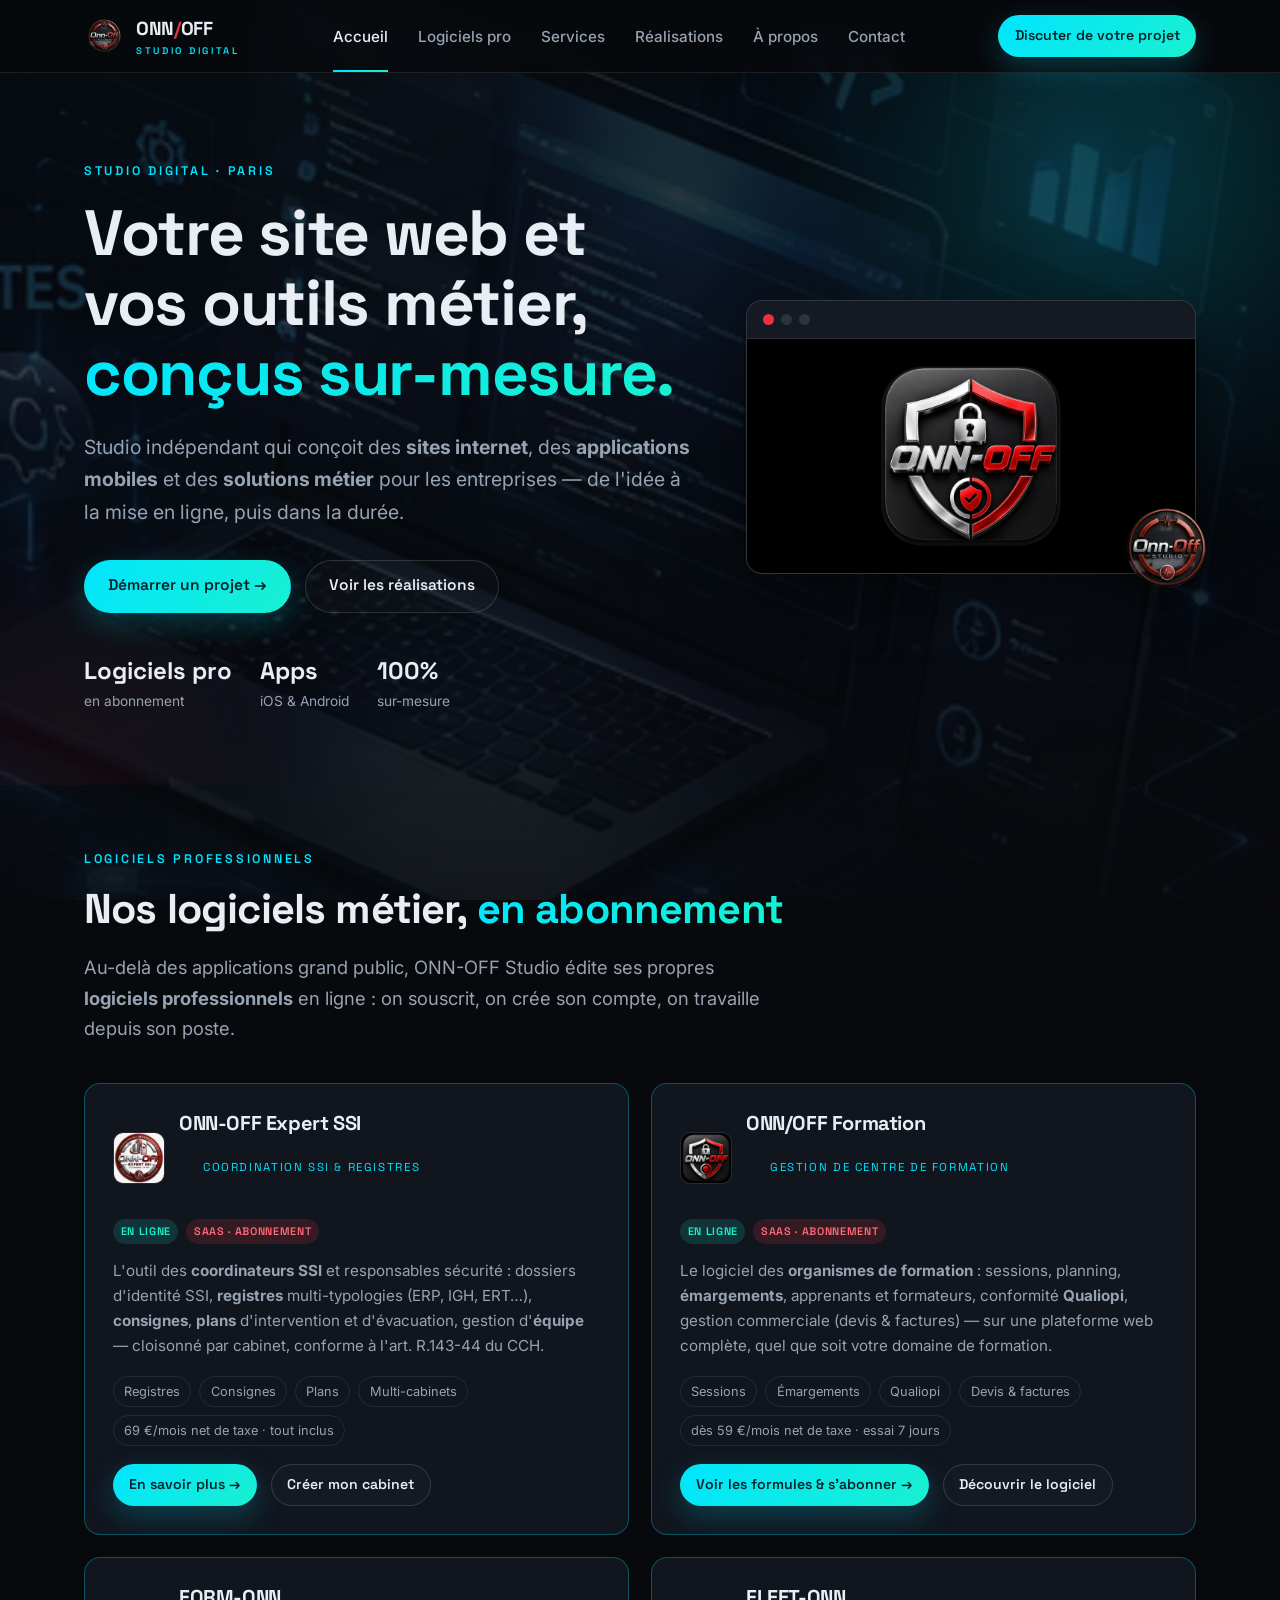
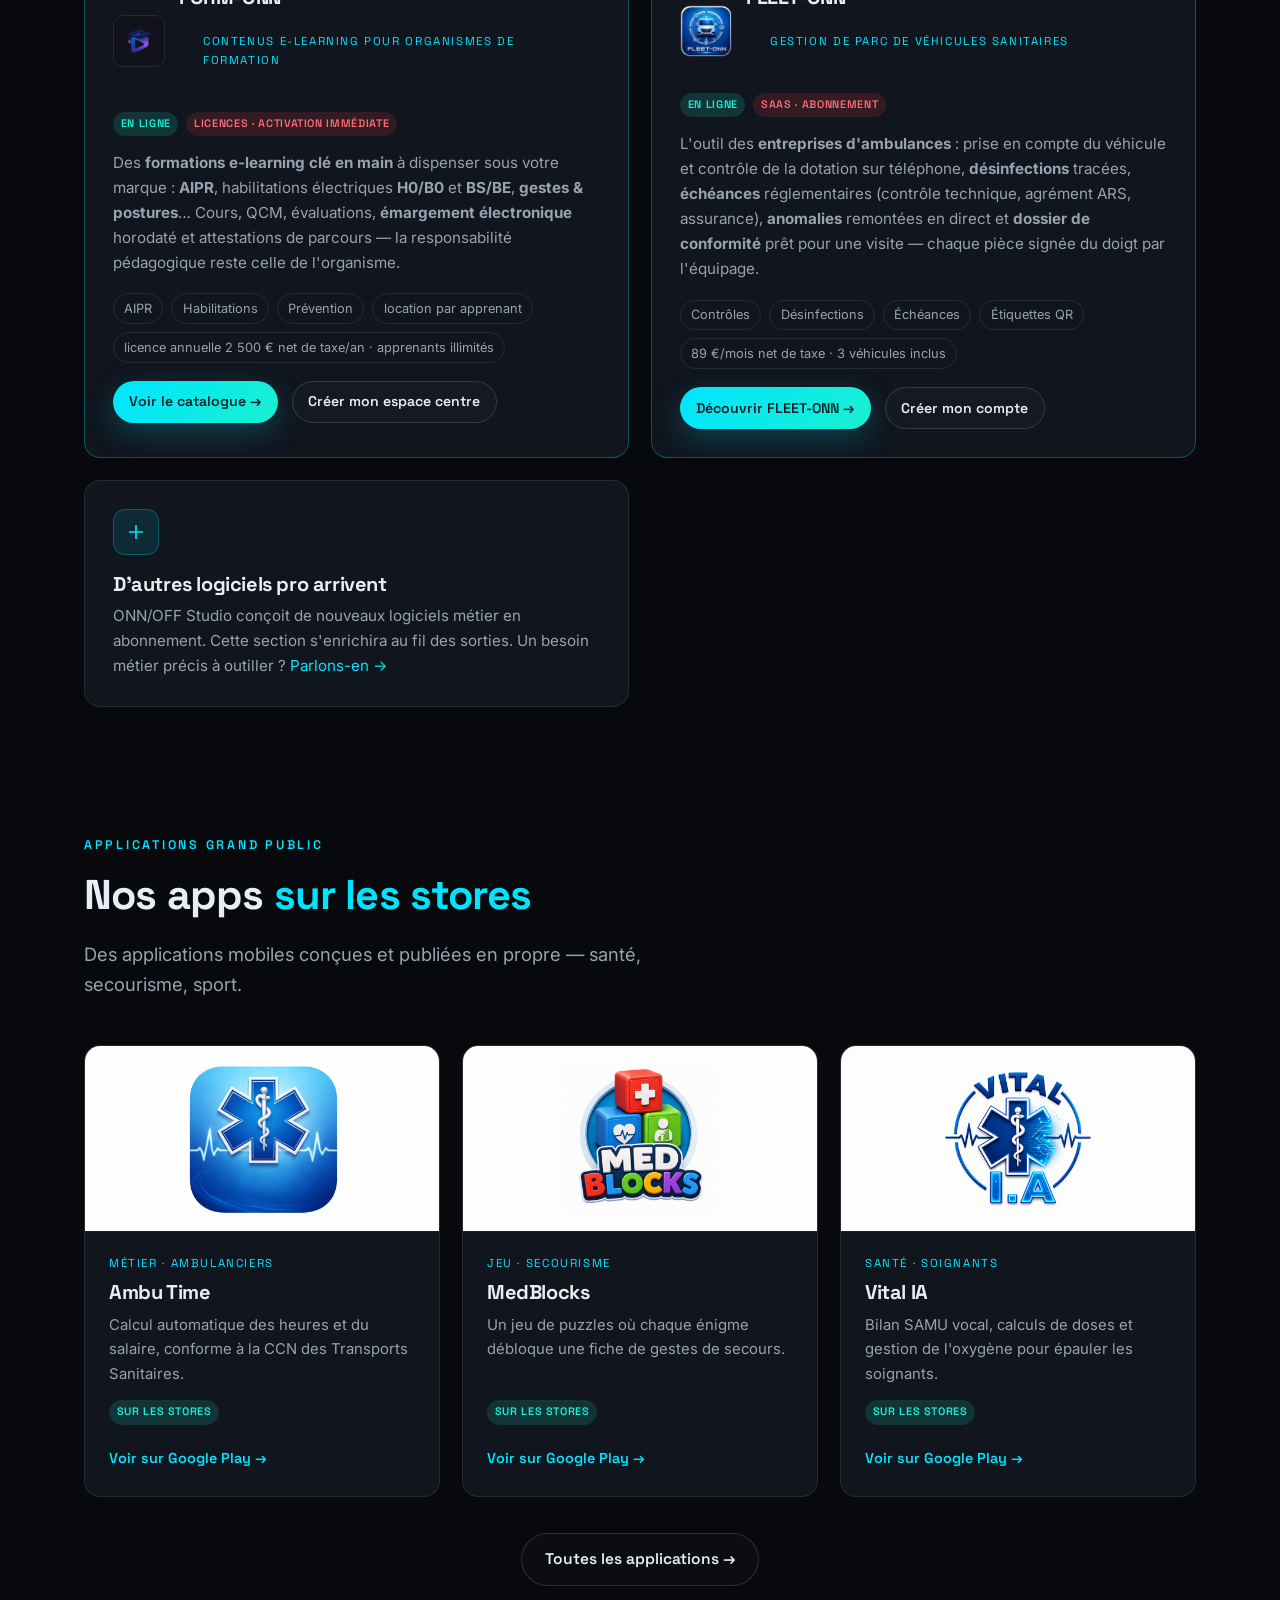
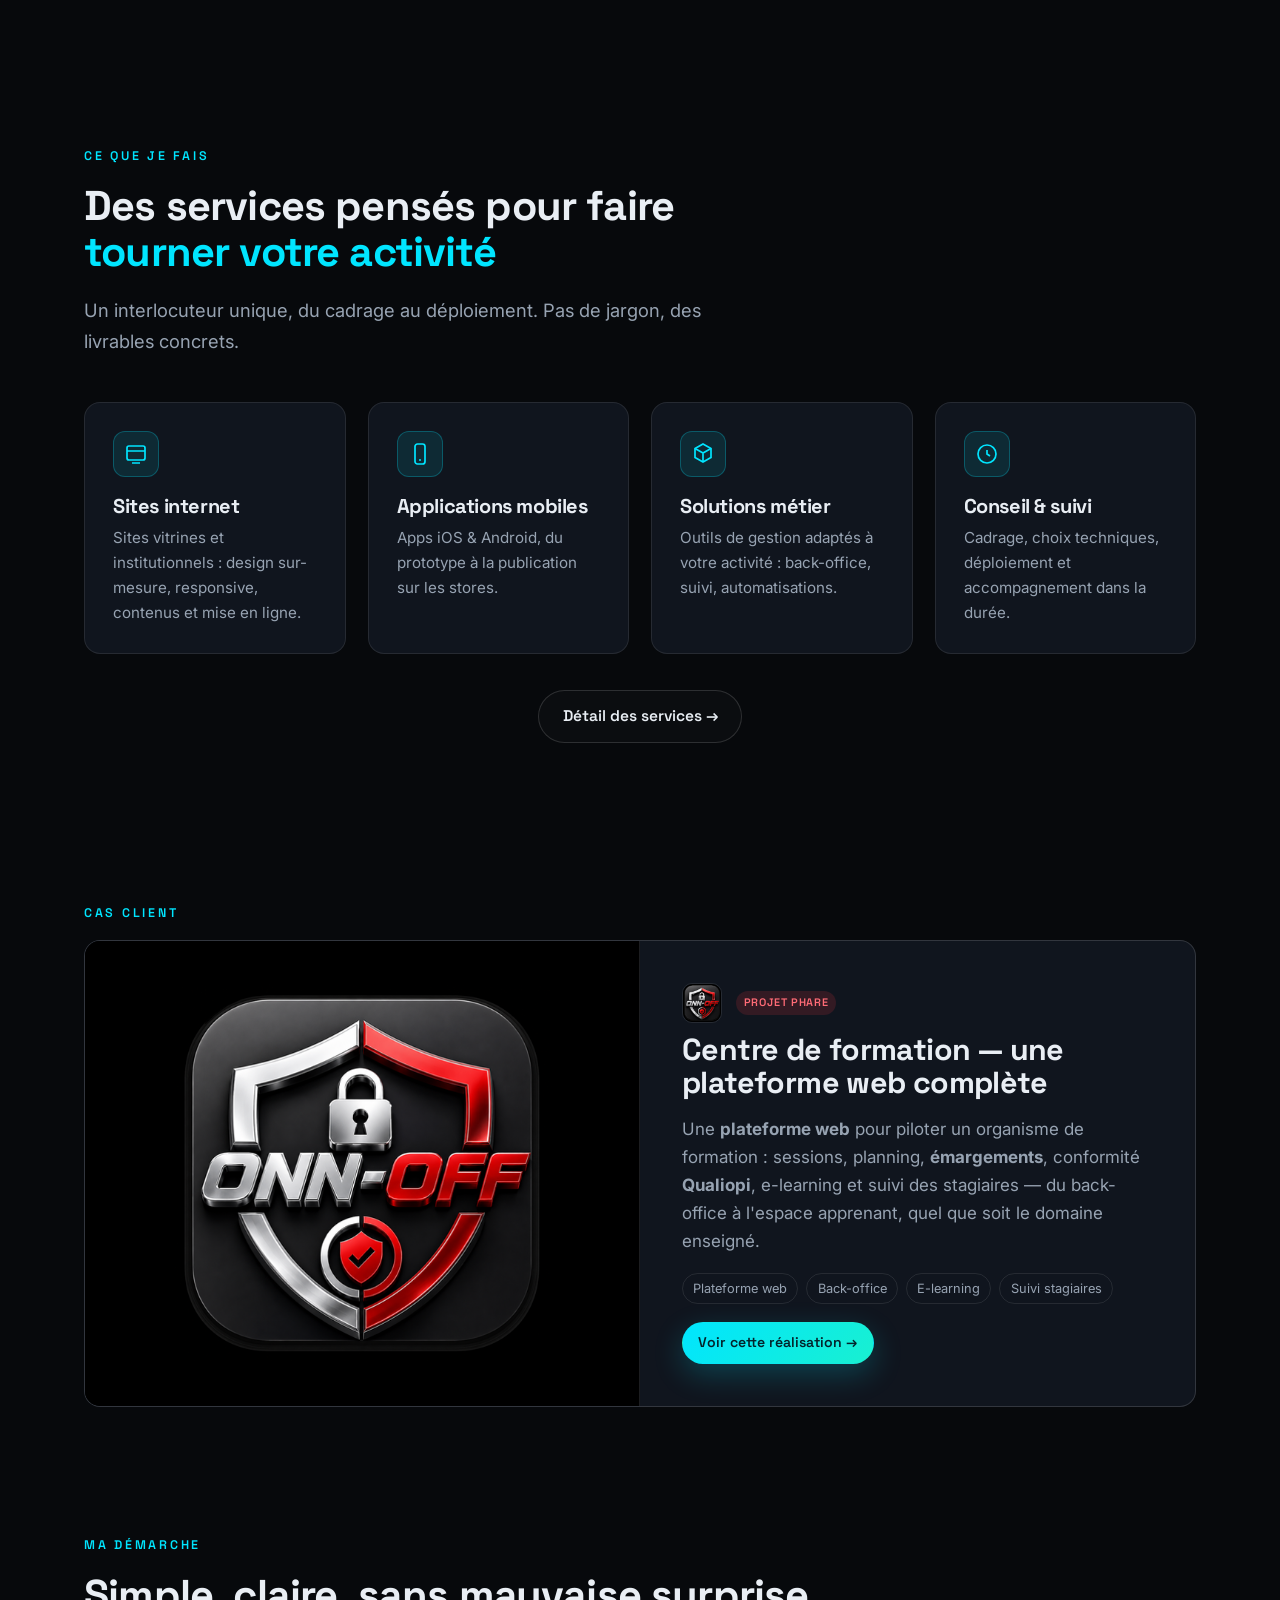
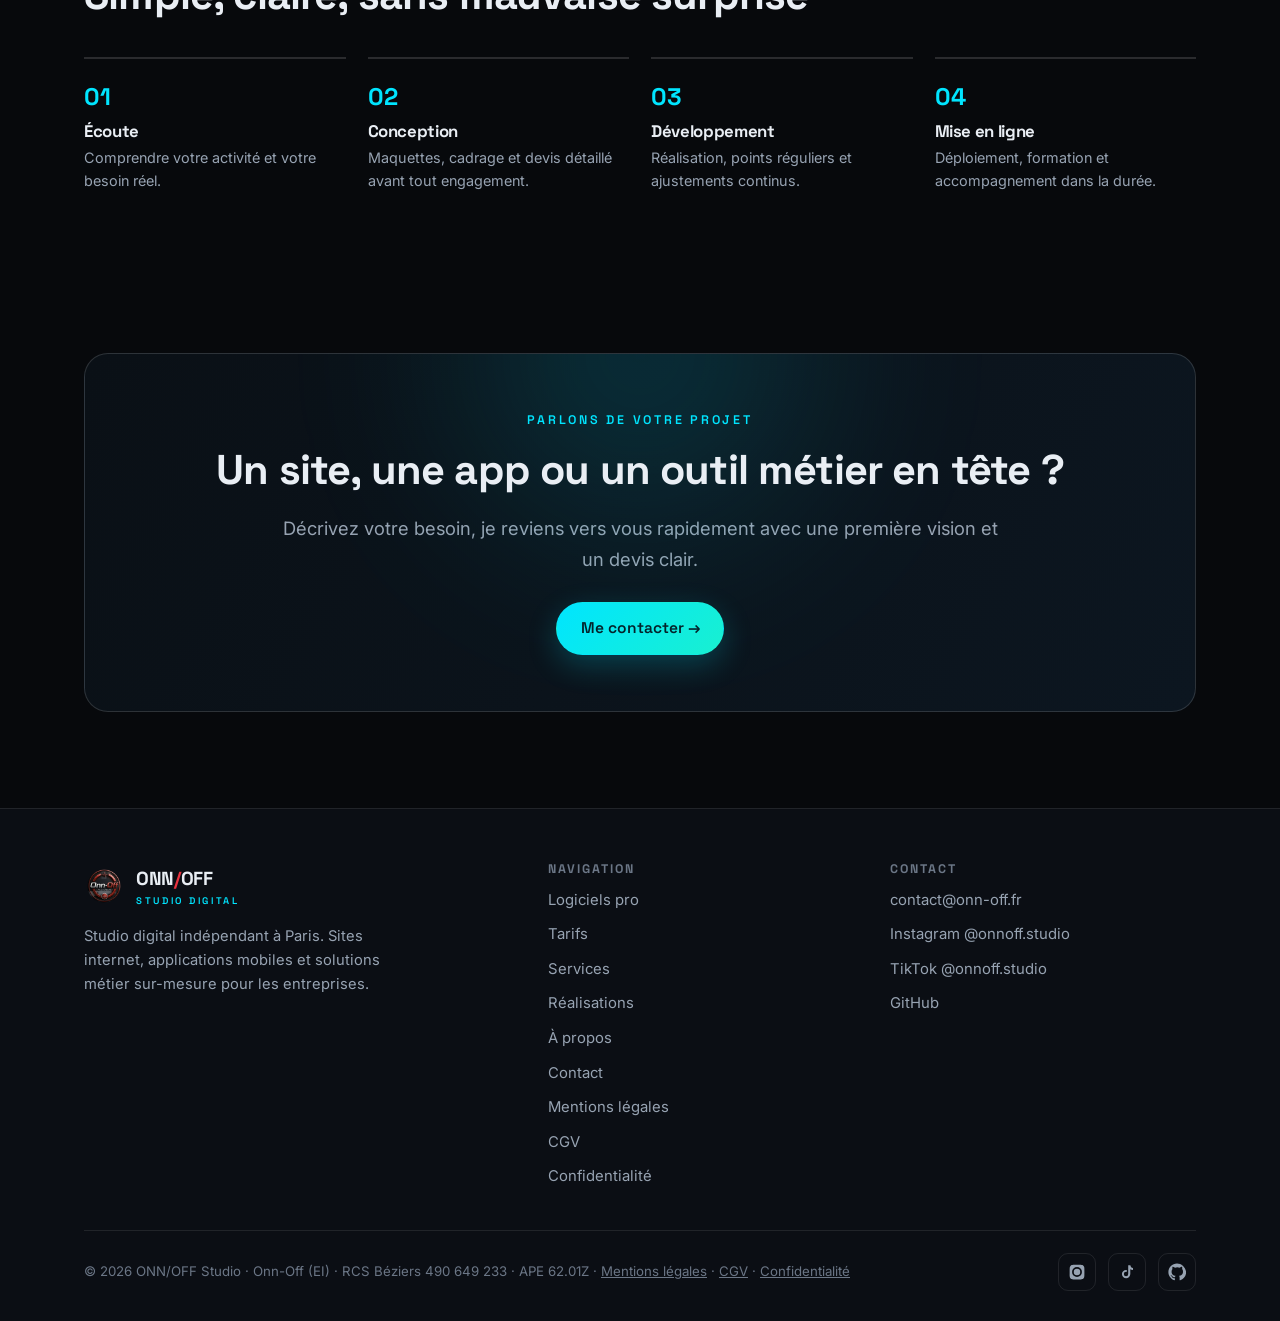
==== commit 906a6302: "Accelere l'ouverture des tuiles produits (pre-connexion DNS/TLS) Ajoute des resource hints (preconne" ====
--- a/index.html
+++ b/index.html
@@ -3,15 +3,23 @@
 <head>
 <meta charset="UTF-8">
 <meta name="viewport" content="width=device-width, initial-scale=1">
-<title>ONN/OFF Studio — Sites web & solutions sur-mesure pour entreprises · Paris</title>
+<title>ONN/OFF Studio — Sites web & solutions métier · Paris</title>
 <meta name="description" content="Studio digital indépendant à Paris. Création de sites internet, applications mobiles et solutions métier sur-mesure pour les entreprises.">
-<meta property="og:title" content="ONN/OFF Studio — Sites web & solutions sur-mesure pour entreprises · Paris">
+<meta property="og:title" content="ONN/OFF Studio — Sites web & solutions métier · Paris">
 <meta property="og:description" content="Studio digital indépendant à Paris. Création de sites internet, applications mobiles et solutions métier sur-mesure pour les entreprises.">
 <meta property="og:image" content="https://studio.onn-off.fr/og-banner.png">
 <link rel="icon" href="logo.png">
 <link rel="preconnect" href="https://fonts.googleapis.com">
 <link rel="preconnect" href="https://fonts.gstatic.com" crossorigin>
 <link href="https://fonts.googleapis.com/css2?family=Inter:wght@400;500;600&family=Space+Grotesk:wght@500;600;700&display=swap" rel="stylesheet">
+<!-- Pre-connexion aux produits : la liaison est prete avant le clic sur une tuile -->
+<link rel="preconnect" href="https://onn-off.fr" crossorigin>
+<link rel="dns-prefetch" href="https://onn-off.fr">
+<link rel="preconnect" href="https://form-onn.web.app" crossorigin>
+<link rel="dns-prefetch" href="https://form-onn.web.app">
+<link rel="preconnect" href="https://fleet-onn.web.app" crossorigin>
+<link rel="dns-prefetch" href="https://fleet-onn.web.app">
+<link rel="dns-prefetch" href="https://www.gstatic.com">
 <link rel="stylesheet" href="style.css">
 <link rel="canonical" href="https://studio.onn-off.fr/">
 <meta property="og:url" content="https://studio.onn-off.fr/">
@@ -23,6 +31,7 @@
 {
   "@context": "https://schema.org",
   "@type": ["Organization", "ProfessionalService"],
+  "@id": "https://studio.onn-off.fr/#organisation",
   "name": "ONN/OFF Studio",
   "legalName": "Onn-Off",
   "url": "https://studio.onn-off.fr/",
@@ -284,5 +293,27 @@
   </div>
 </footer>
 <script src="main.js"></script>
+<script>
+/* Survol d'un lien -> le navigateur ouvre la connexion tout de suite, le clic devient quasi instantane */
+(function(){
+  var done={};
+  function warm(href){
+    try{
+      var o=new URL(href,location.href).origin;
+      if(done[o]||o===location.origin){return;}
+      done[o]=1;
+      var l=document.createElement('link');
+      l.rel='preconnect'; l.href=o; l.crossOrigin='';
+      document.head.appendChild(l);
+    }catch(e){}
+  }
+  function onHover(e){
+    var a=e.target.closest?e.target.closest('a[href^="http"]'):null;
+    if(a){warm(a.href);}
+  }
+  document.addEventListener('mouseover',onHover,{passive:true});
+  document.addEventListener('touchstart',onHover,{passive:true});
+})();
+</script>
 </body>
 </html>
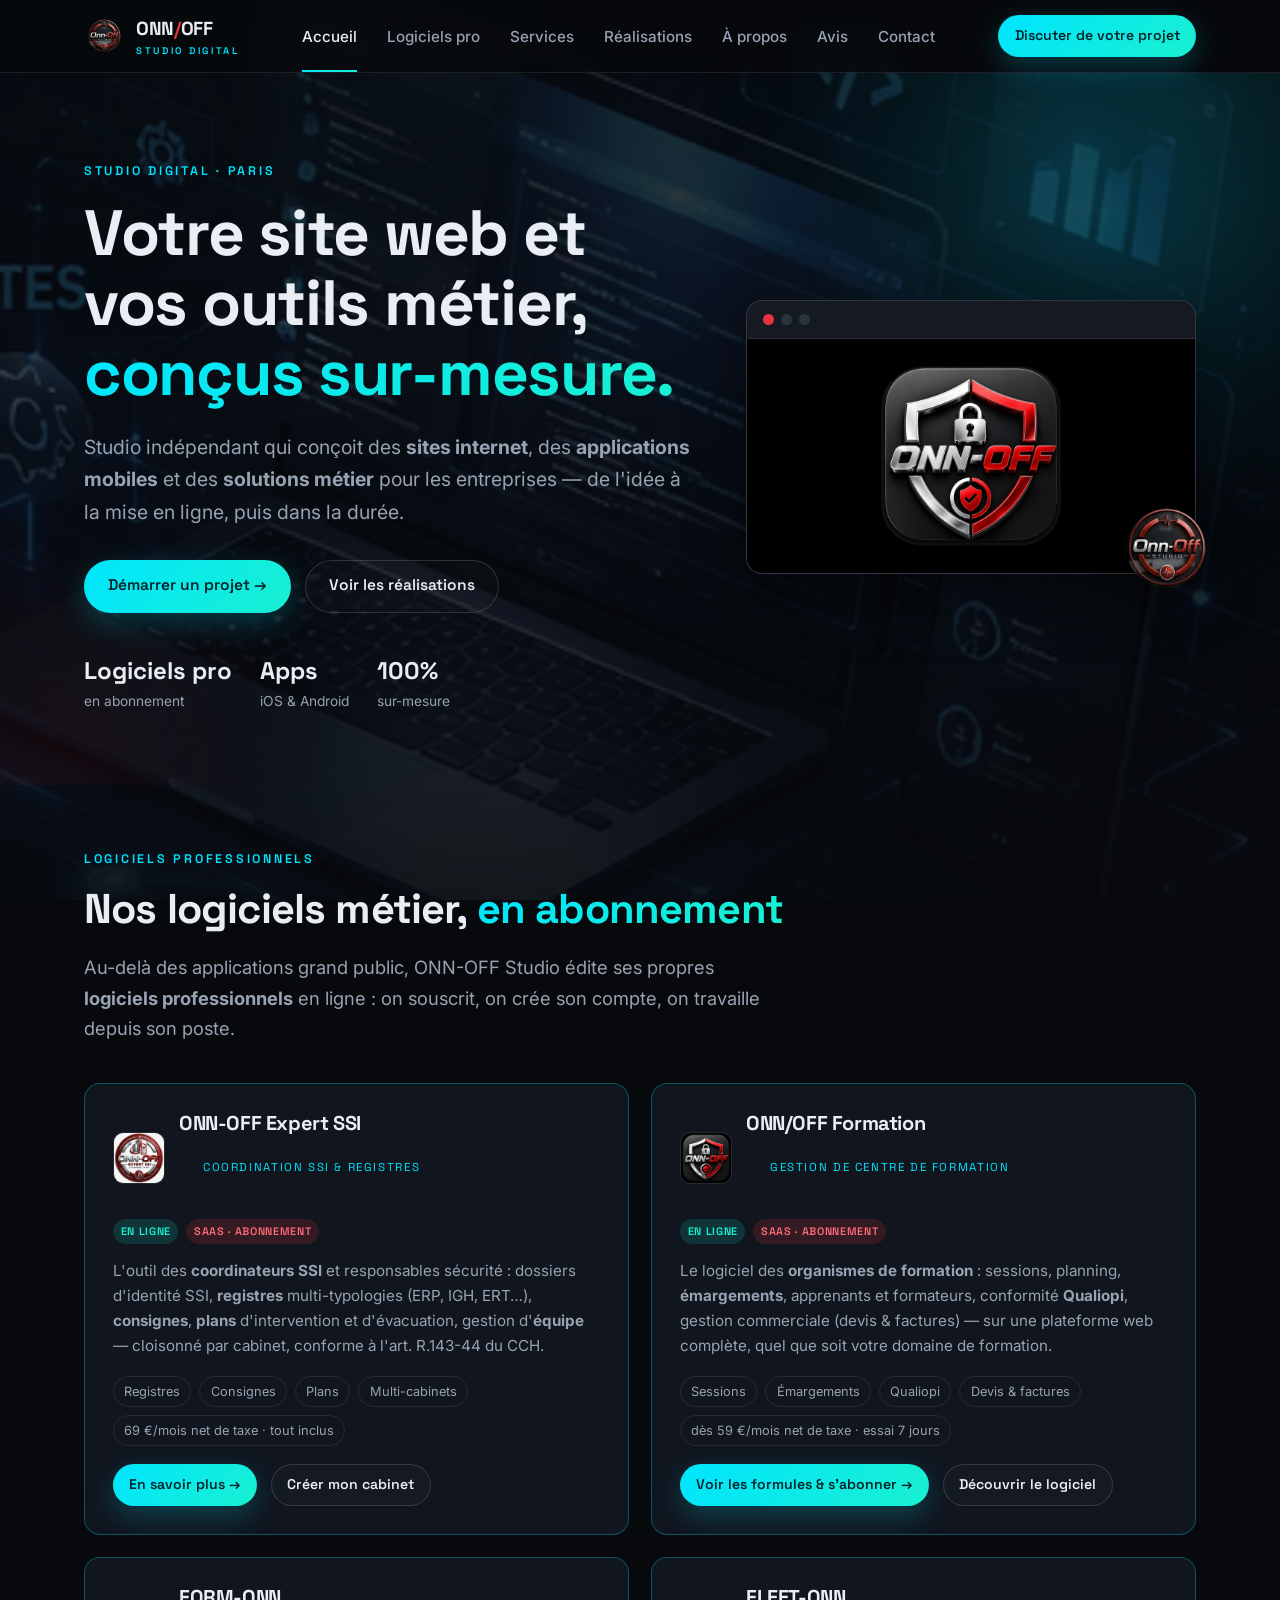
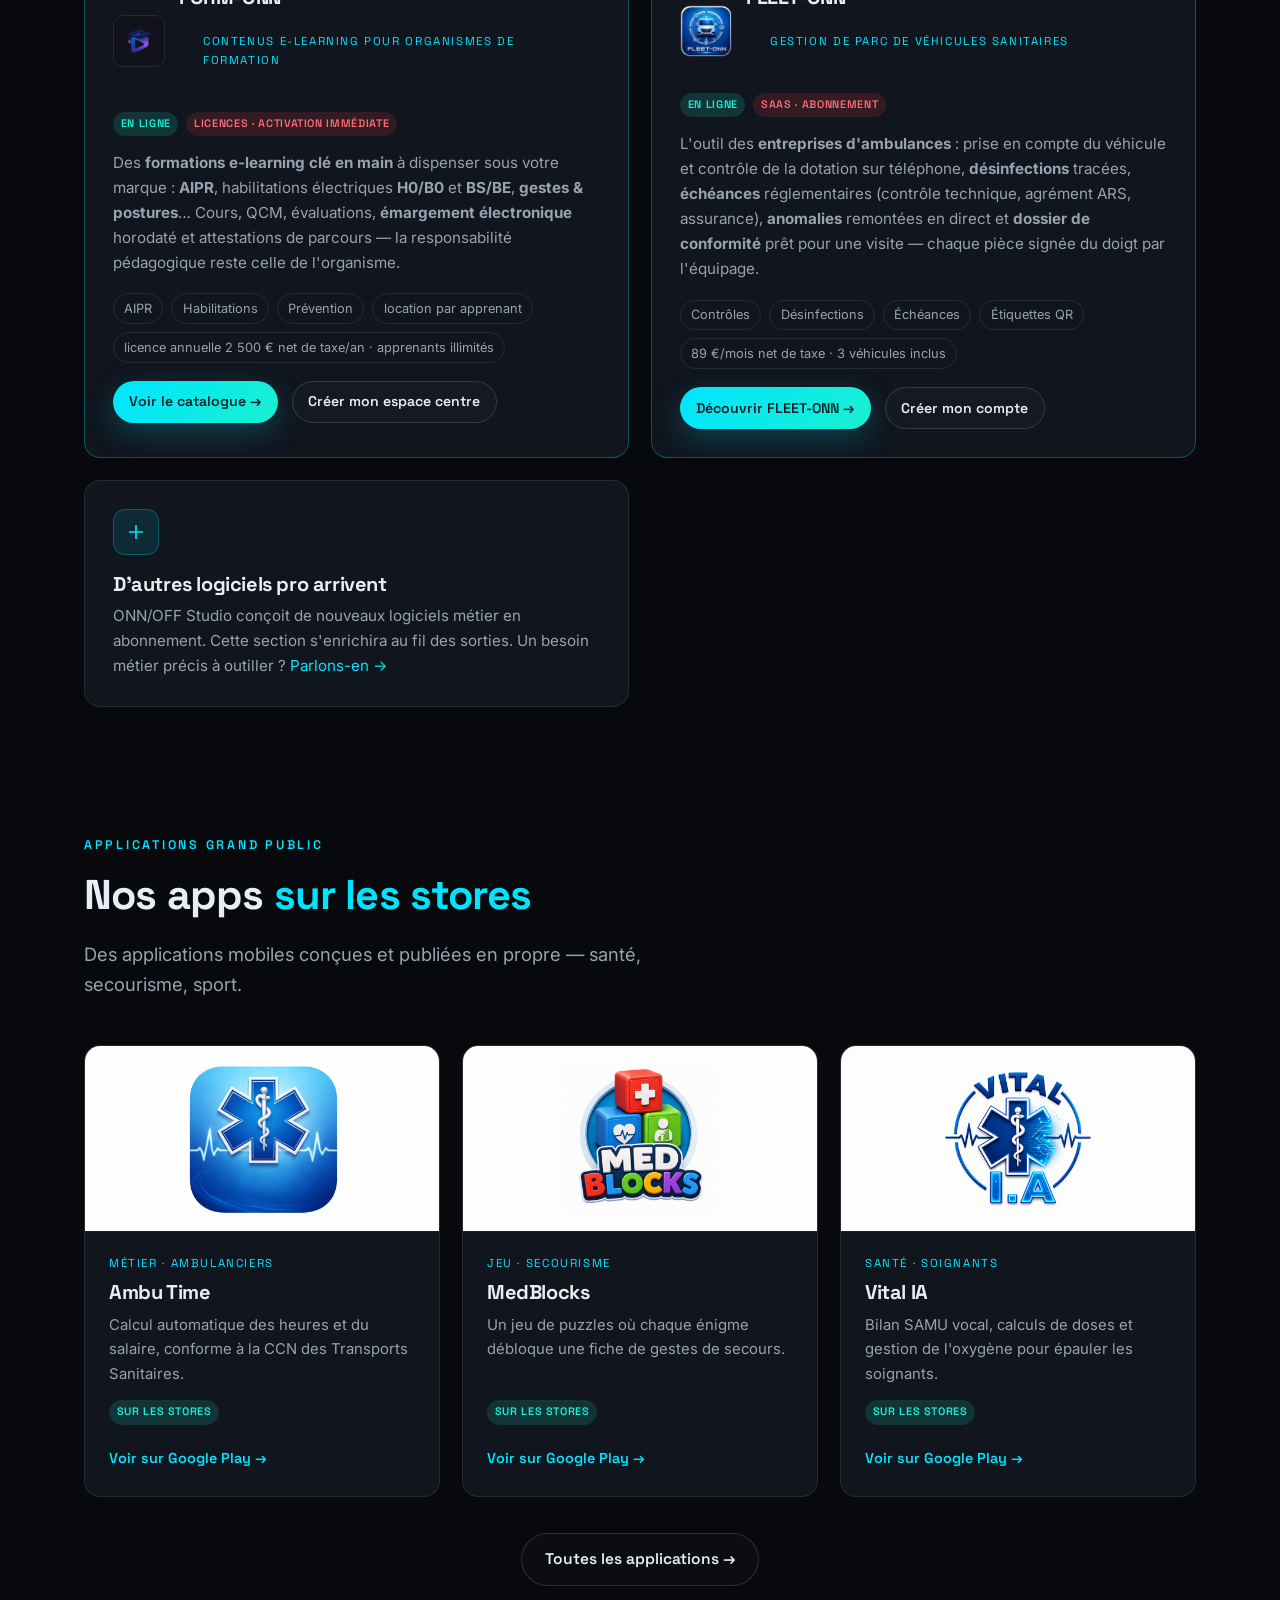
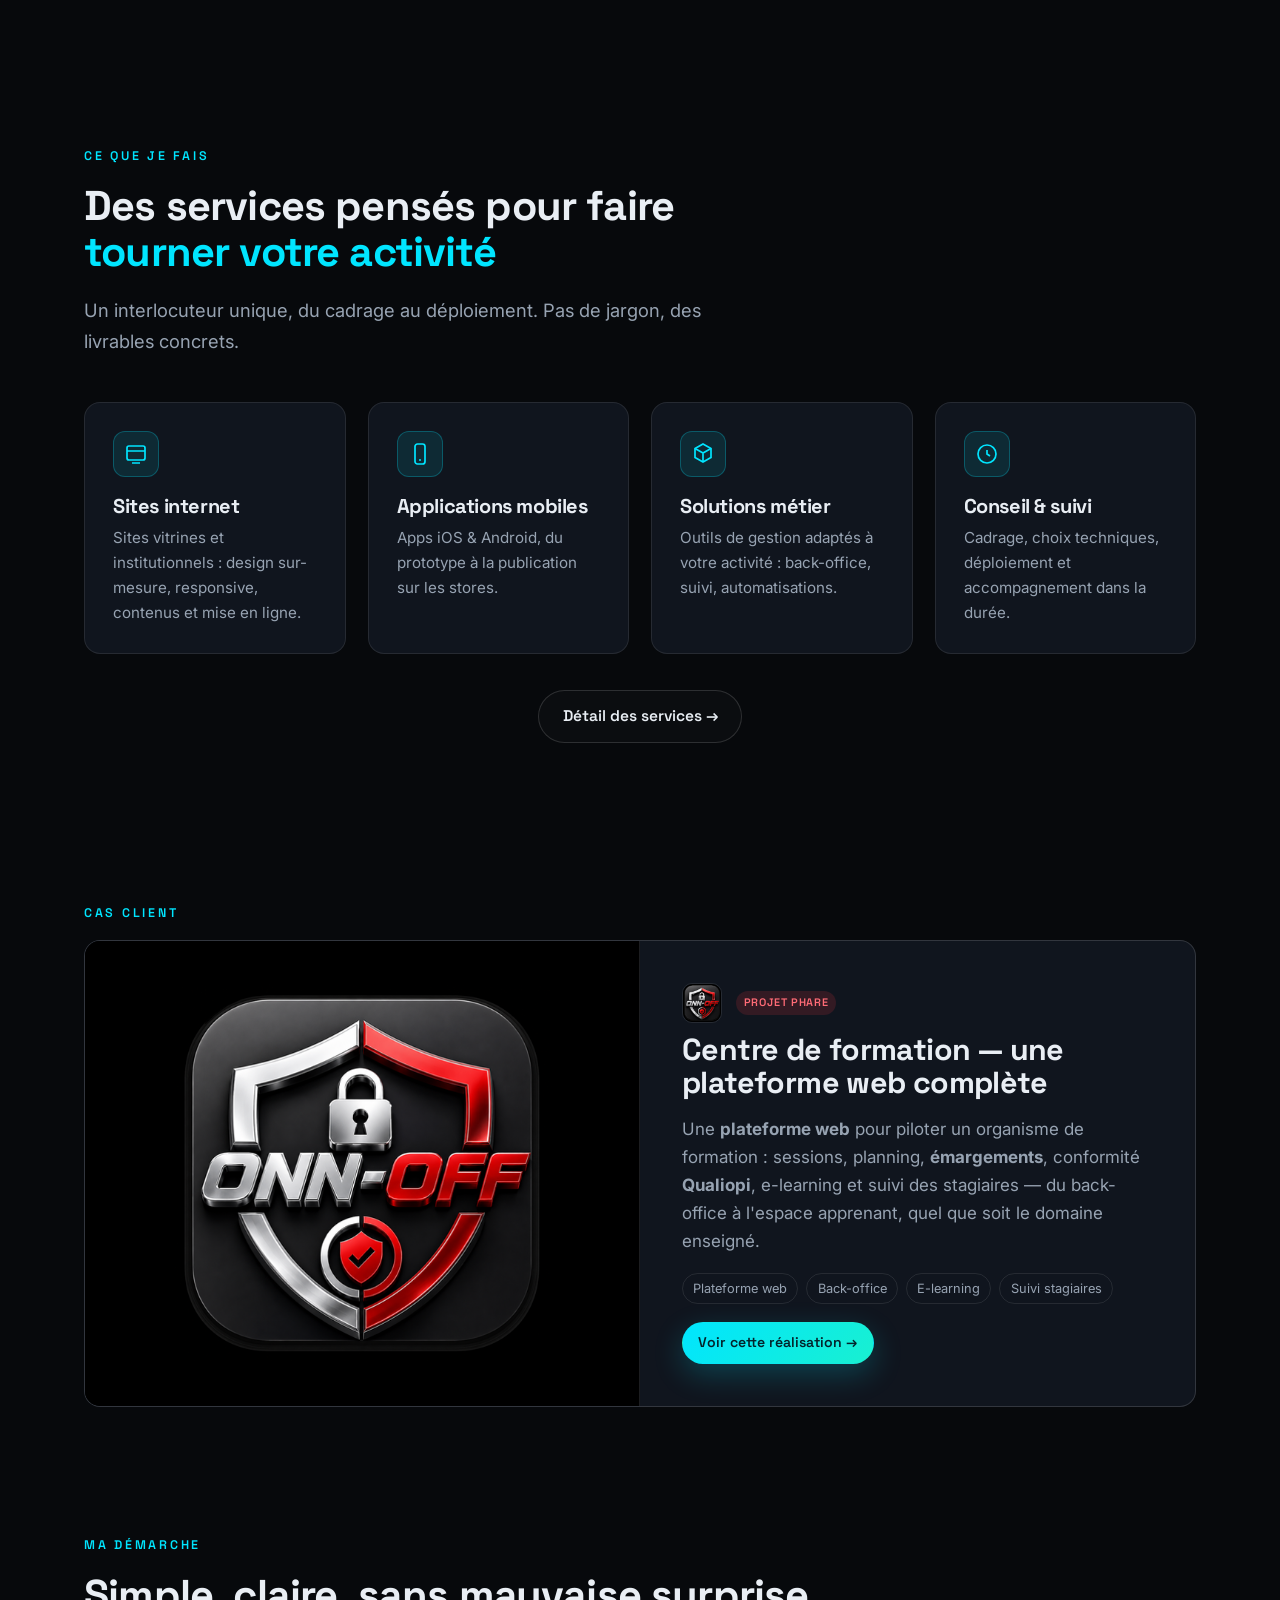
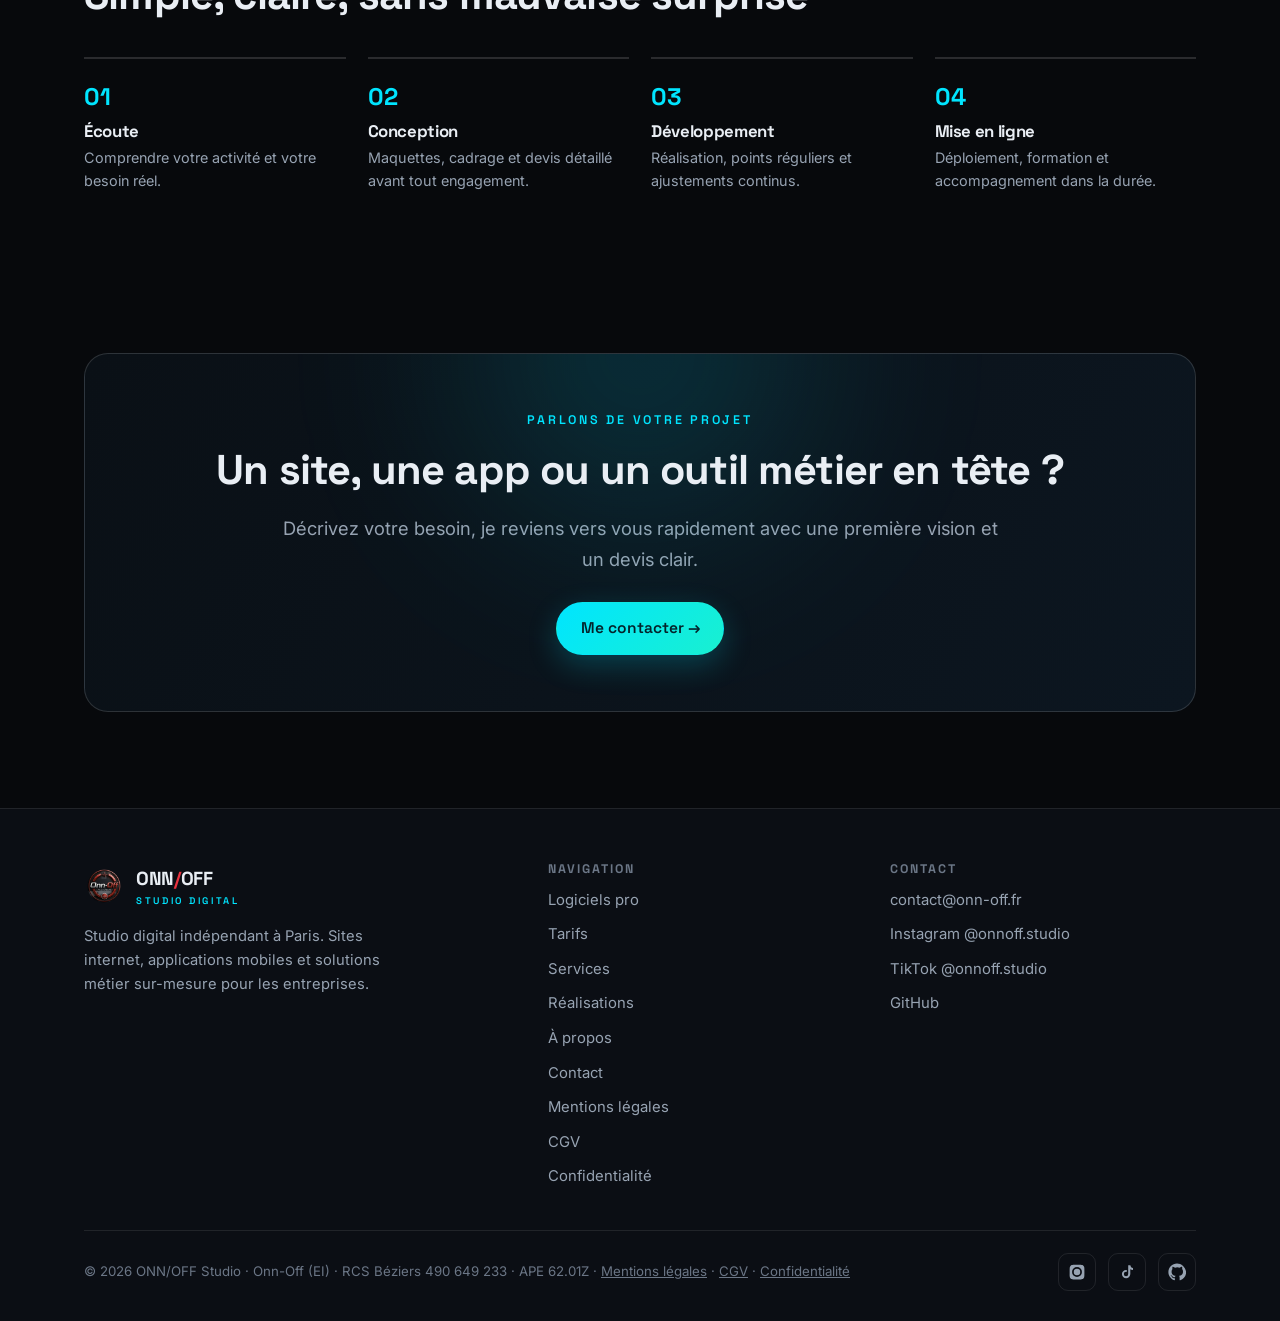
==== commit 16b7d6ee: "Menu : onglet Avis sur toutes les pages" ====
--- a/index.html
+++ b/index.html
@@ -56,7 +56,7 @@
       <span>ONN<span class="slash">/</span>OFF<small>STUDIO DIGITAL</small></span>
     </a>
     <nav>
-      <ul class="nav-links"><li><a href="index.html" class="active">Accueil</a></li><li><a href="index.html#logiciels-pro">Logiciels pro</a></li><li><a href="services.html">Services</a></li><li><a href="realisations.html">Réalisations</a></li><li><a href="a-propos.html">À propos</a></li><li><a href="contact.html">Contact</a></li></ul>
+      <ul class="nav-links"><li><a href="index.html" class="active">Accueil</a></li><li><a href="index.html#logiciels-pro">Logiciels pro</a></li><li><a href="services.html">Services</a></li><li><a href="realisations.html">Réalisations</a></li><li><a href="a-propos.html">À propos</a></li><li><a href="avis.html">Avis</a></li><li><a href="contact.html">Contact</a></li></ul>
     </nav>
     <div class="nav-cta">
       <a href="contact.html" class="btn btn-primary btn-sm">Discuter de votre projet</a>
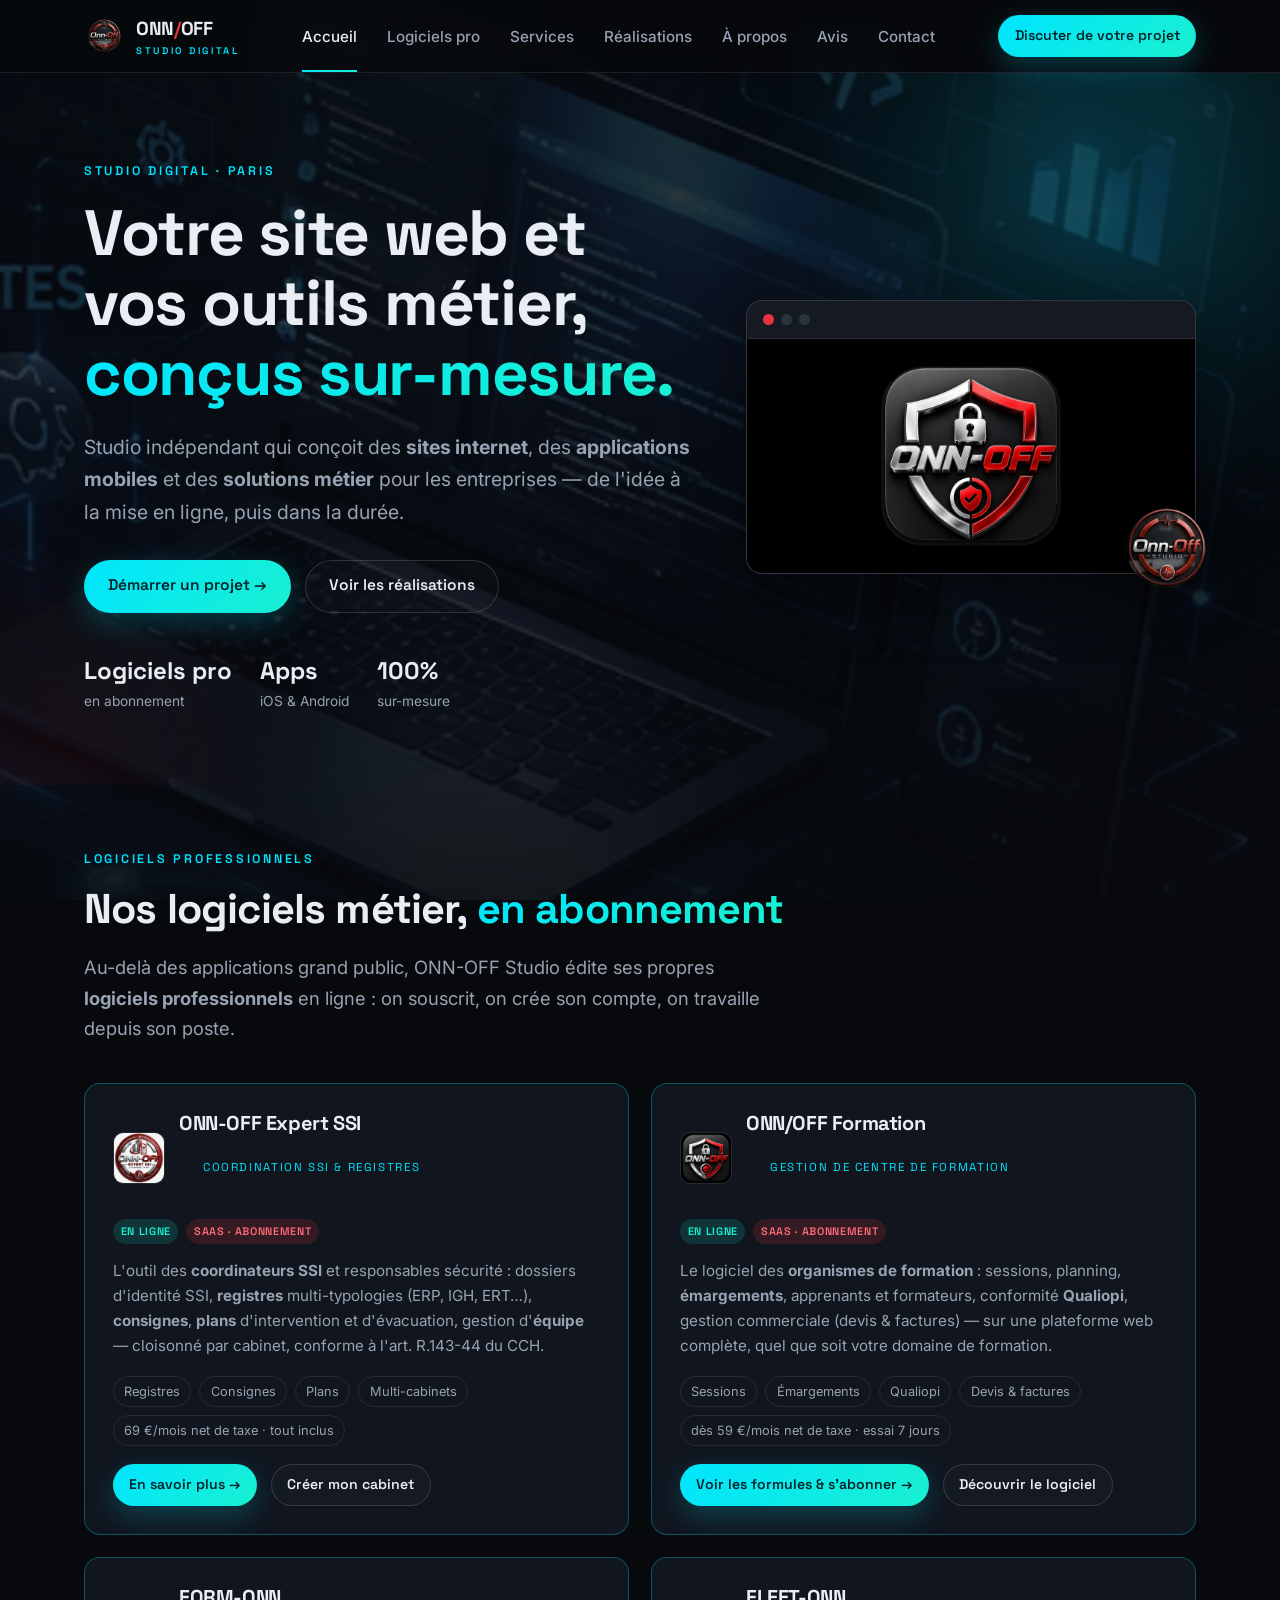
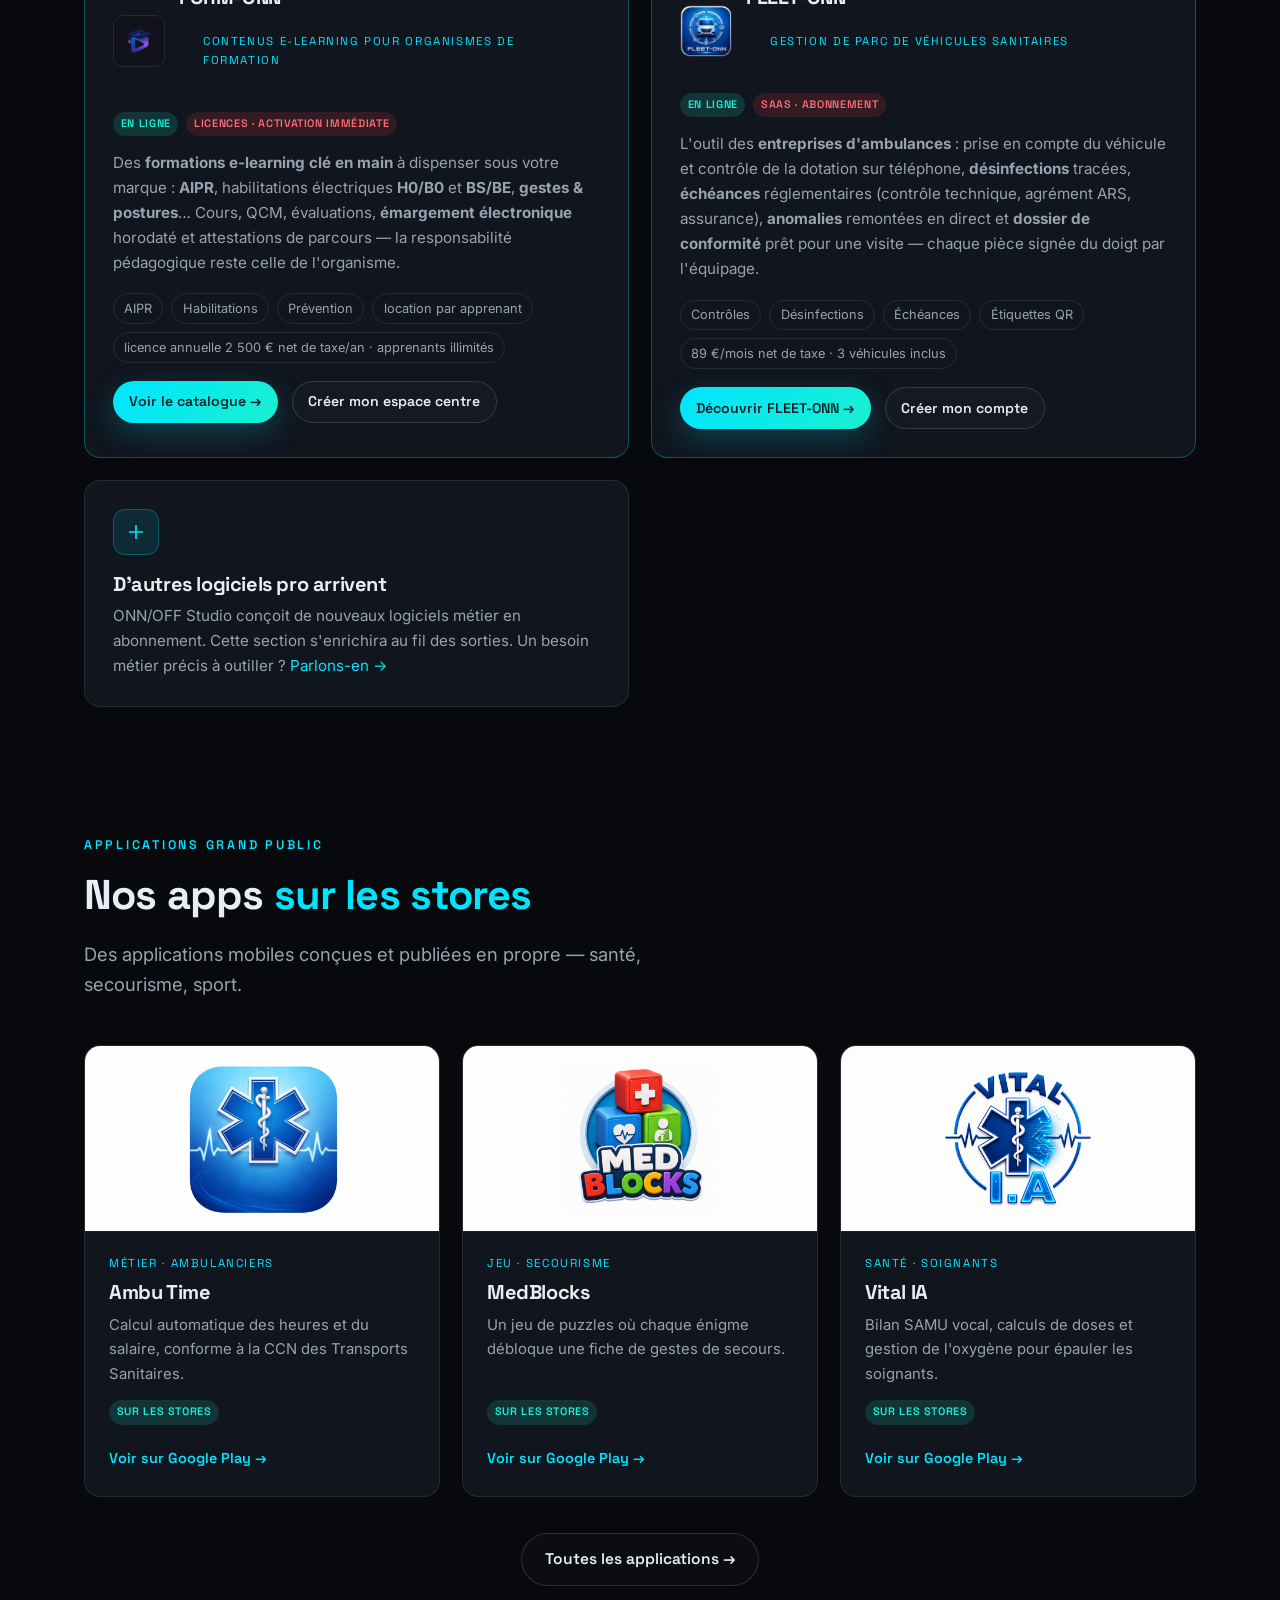
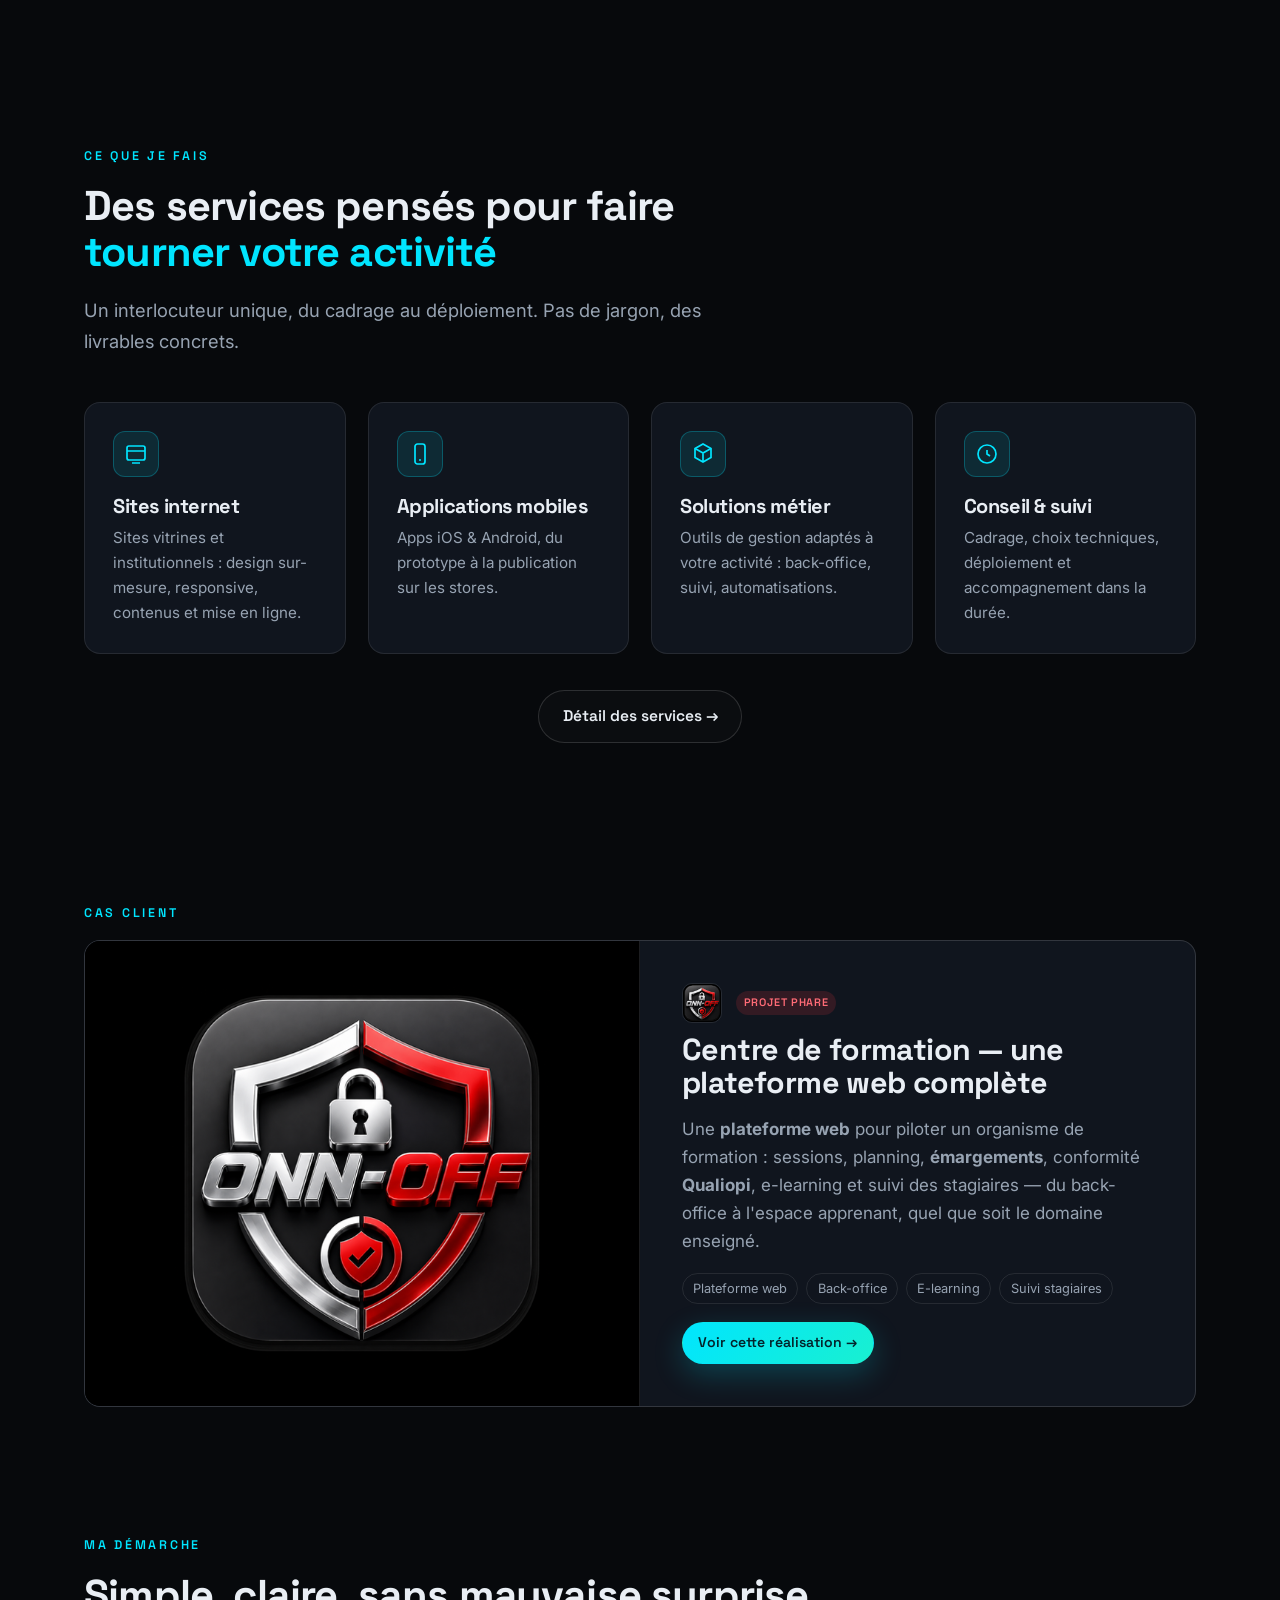
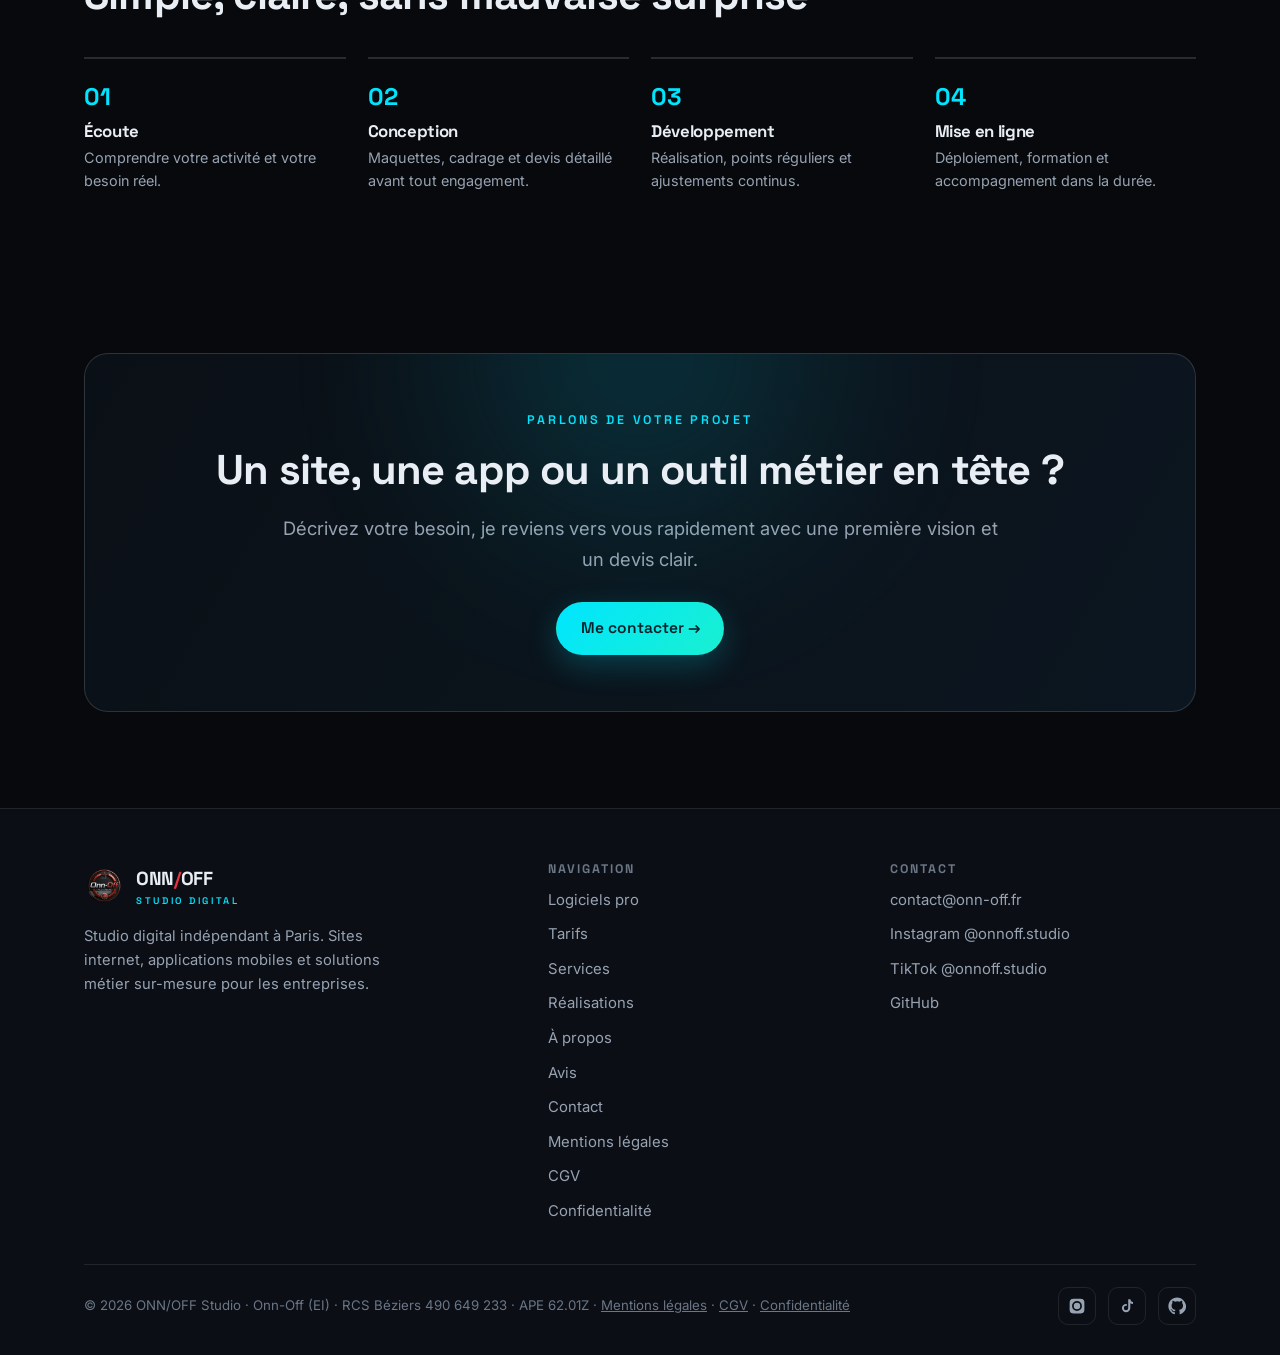
==== commit 04944fa4: "Pied de page : lien Avis" ====
--- a/index.html
+++ b/index.html
@@ -269,6 +269,7 @@
         <a href="services.html">Services</a>
         <a href="realisations.html">Réalisations</a>
         <a href="a-propos.html">À propos</a>
+        <a href="avis.html">Avis</a>
         <a href="contact.html">Contact</a>
         <a href="mentions-legales.html">Mentions légales</a>
         <a href="cgv.html">CGV</a>
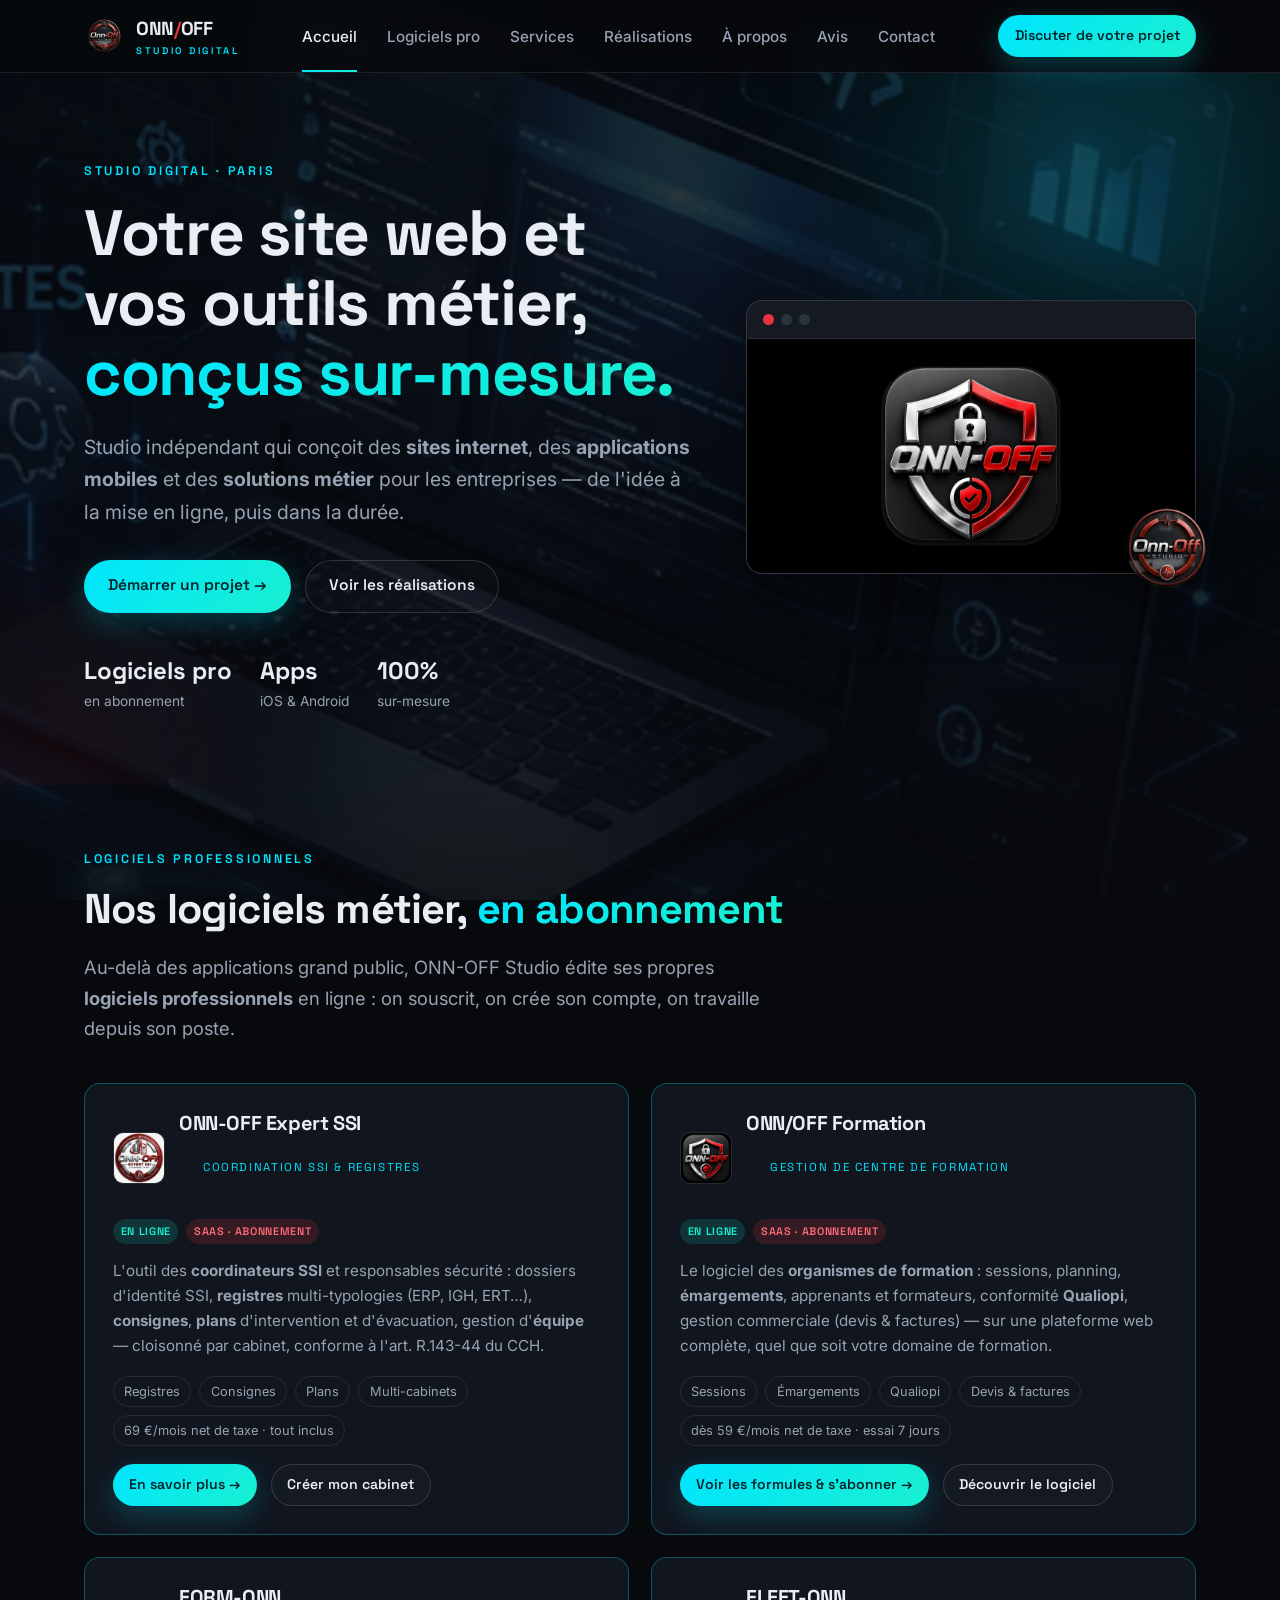
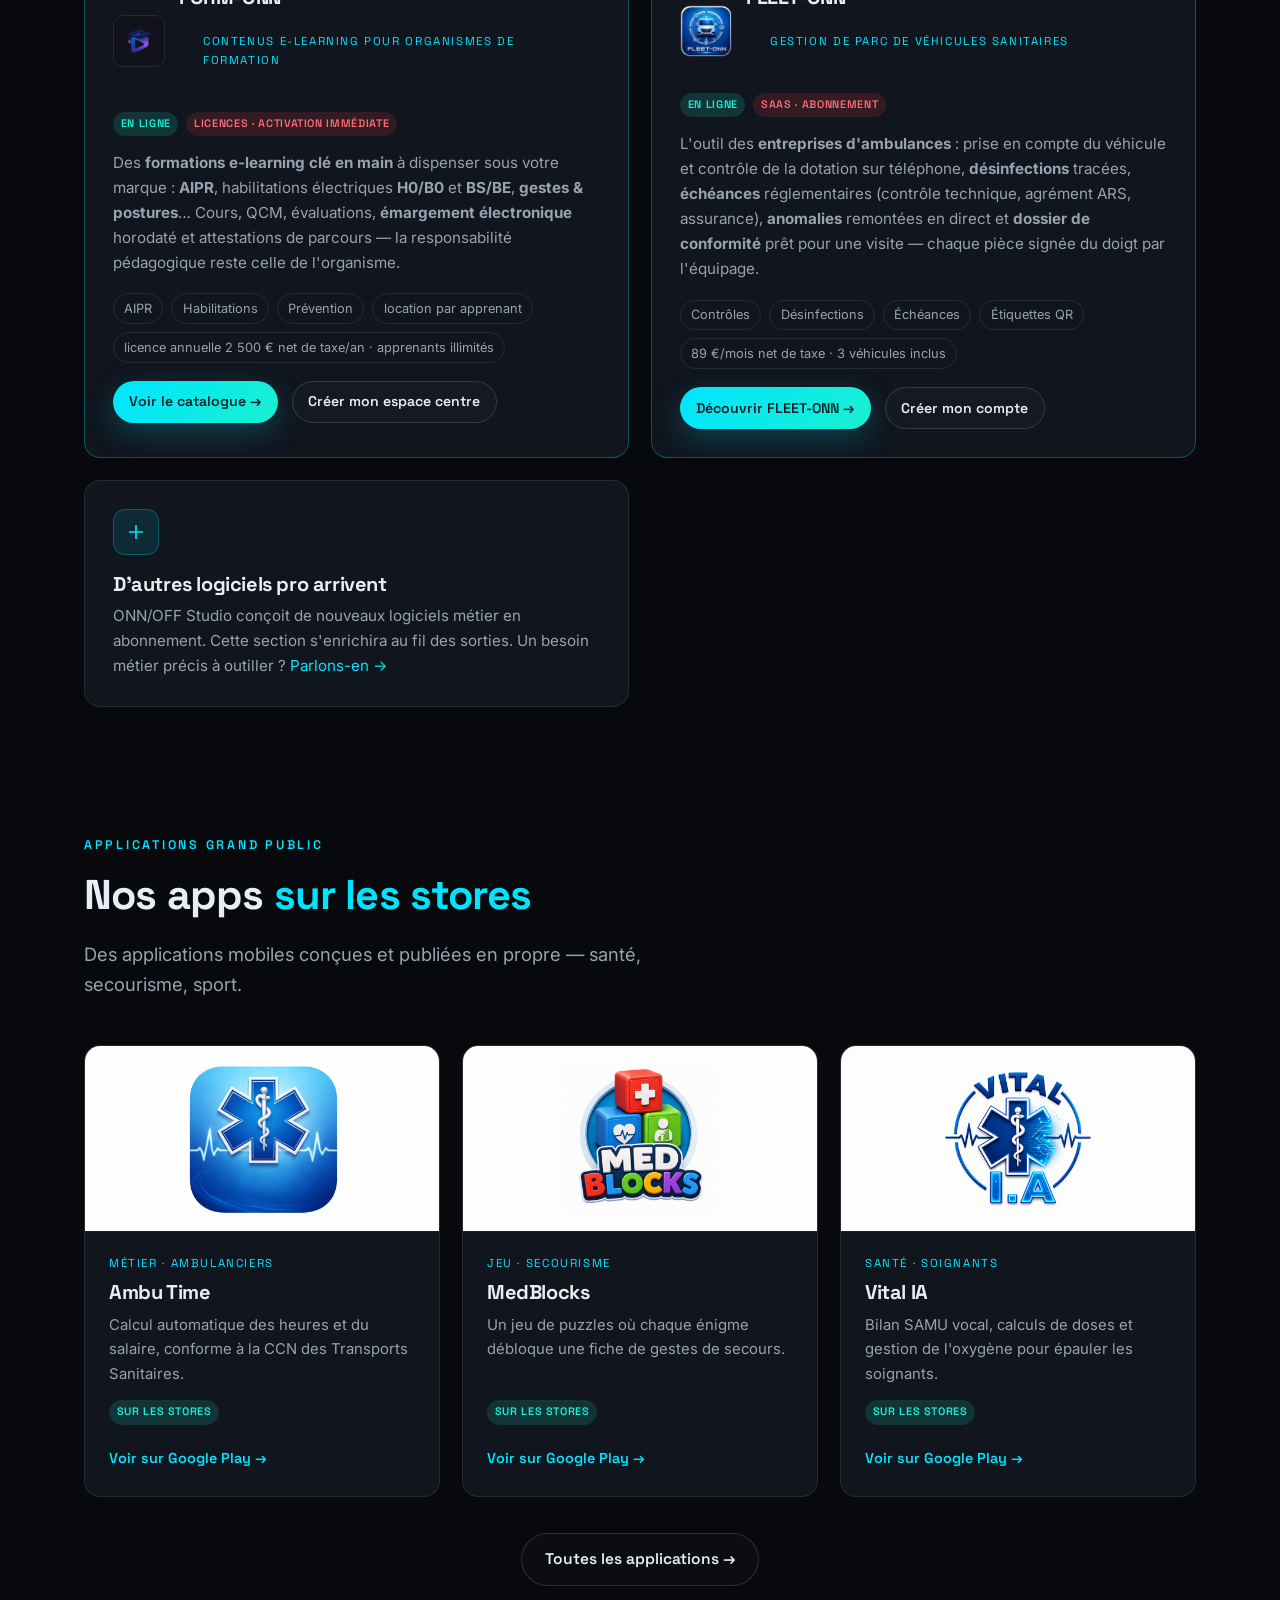
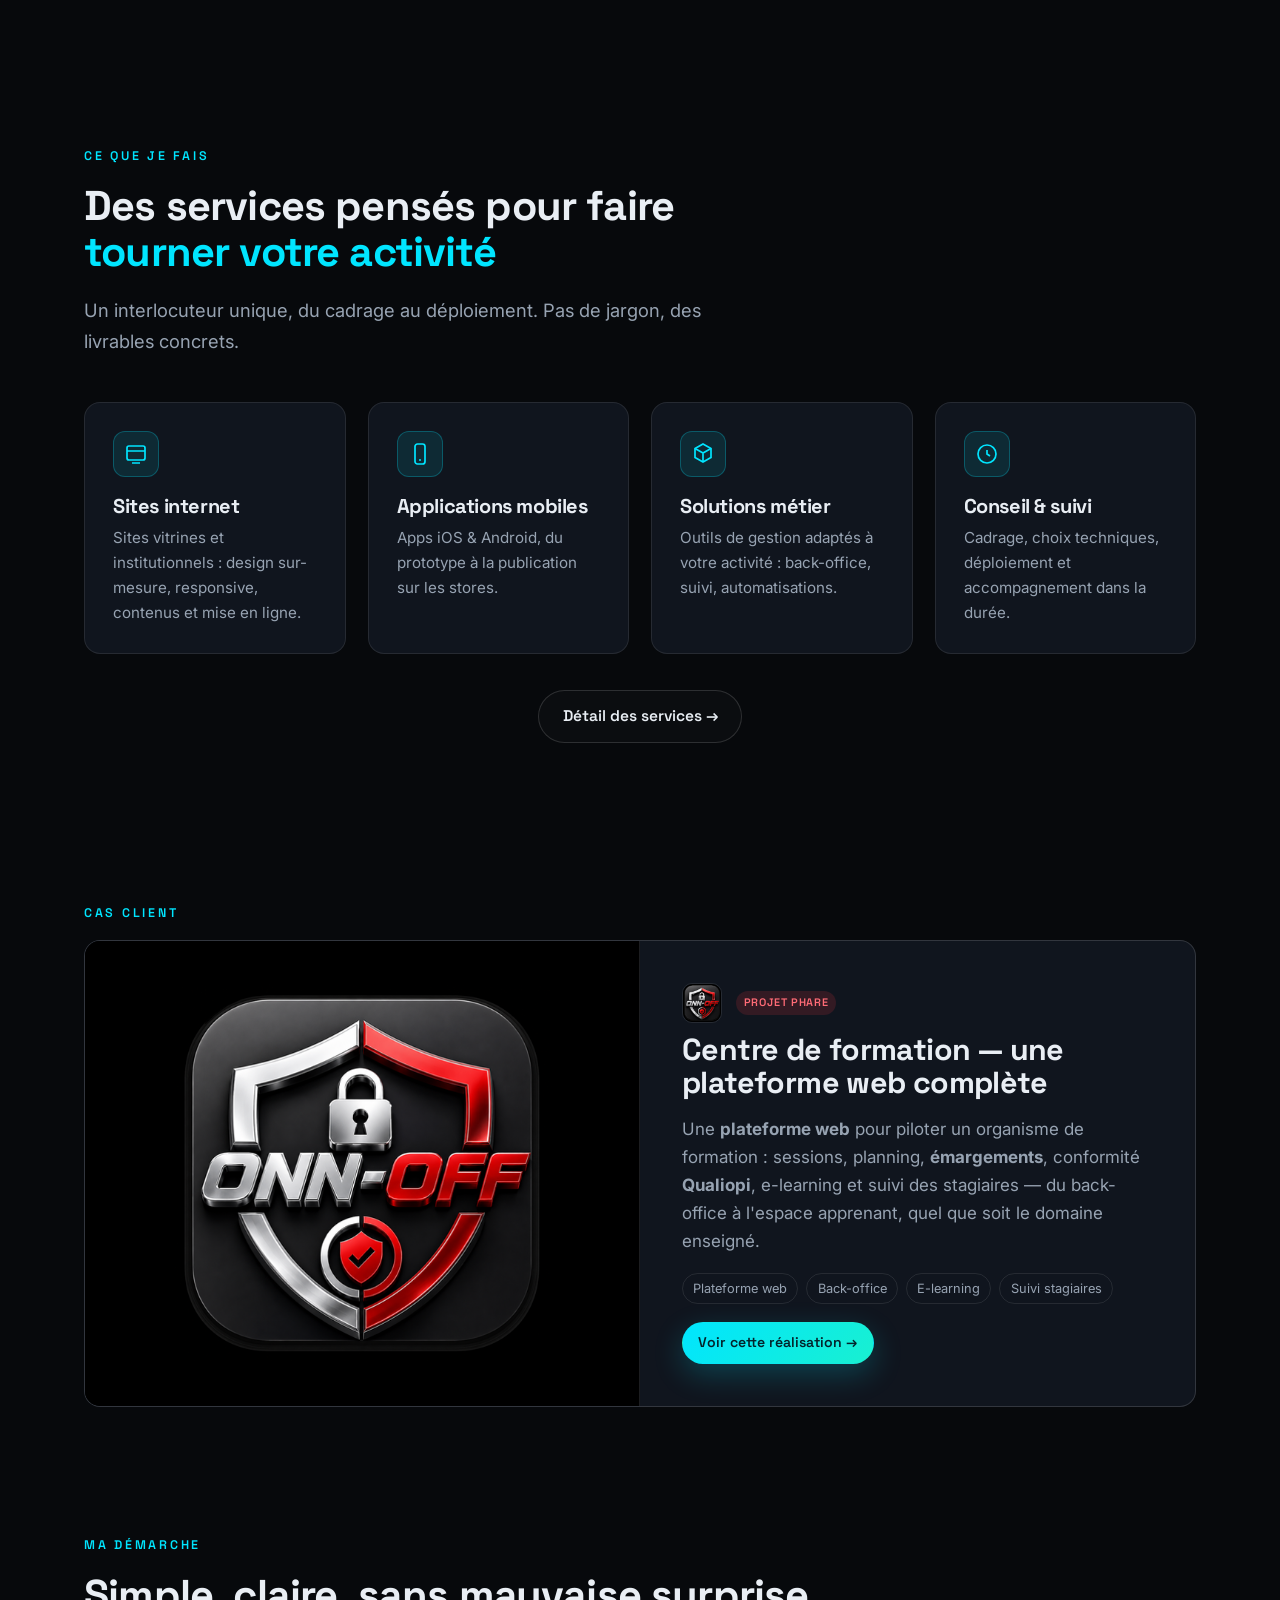
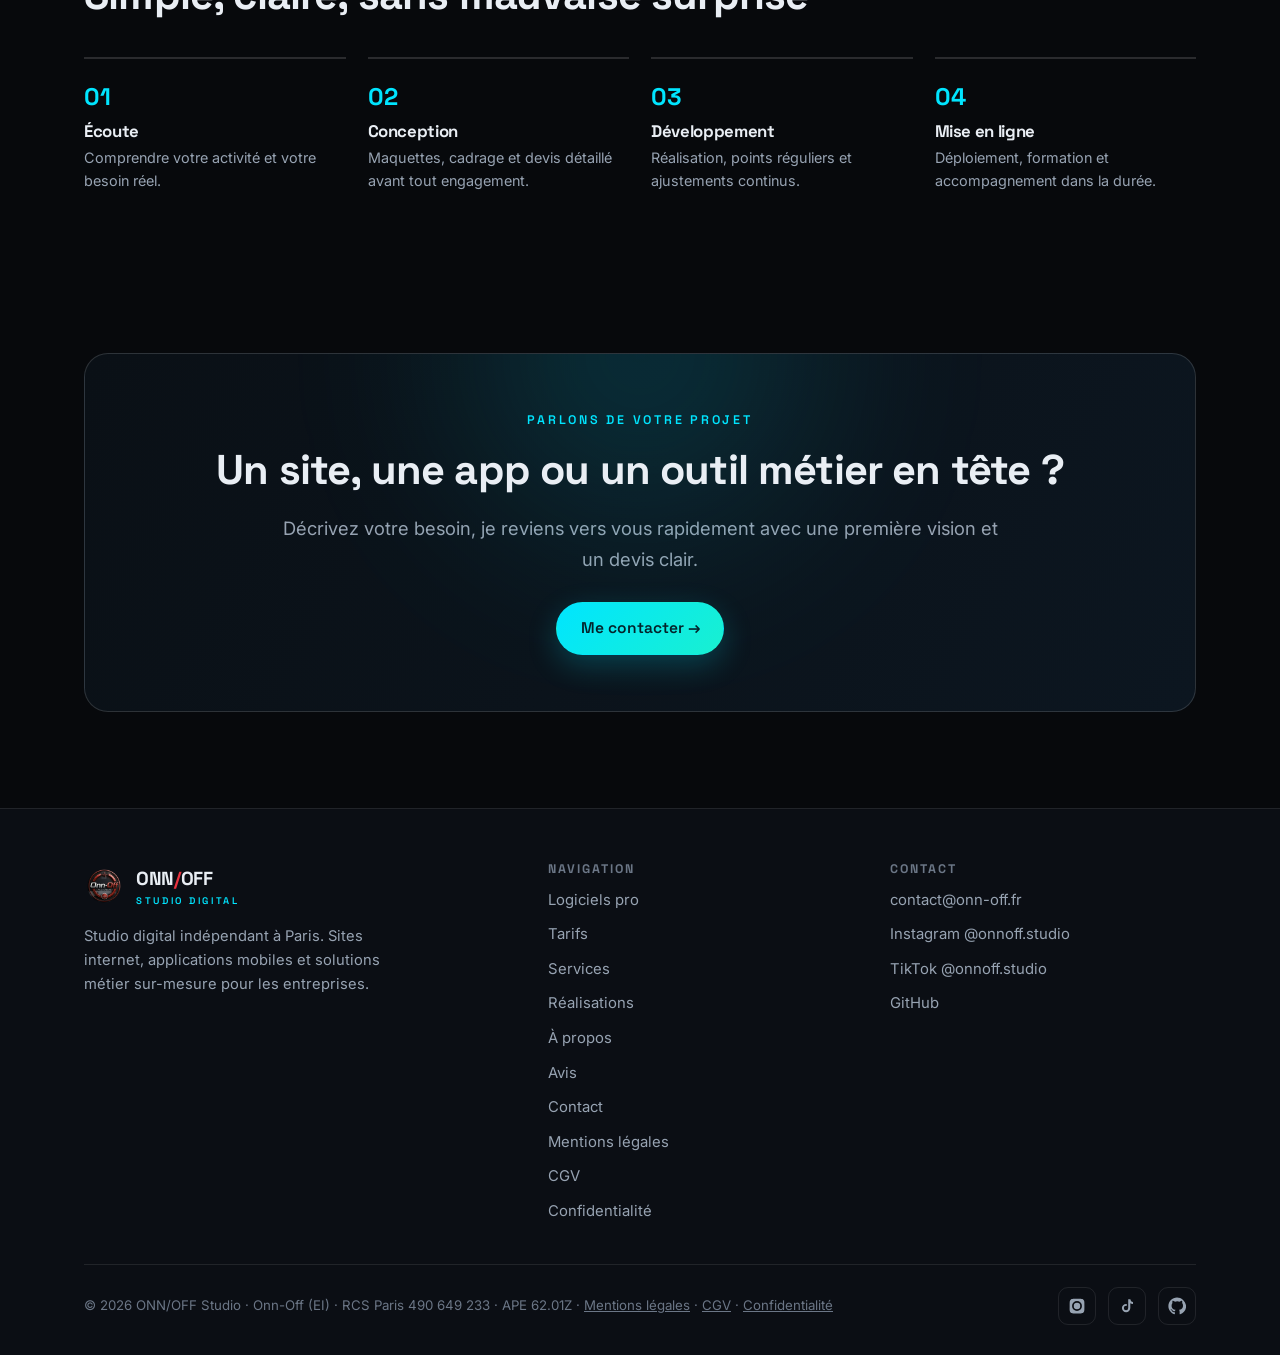
==== commit d6dbfb0a: "Nouveau siege : 59 rue de Ponthieu, 75008 Paris (RCS Paris) Le transfert de domiciliation est acte a" ====
--- a/index.html
+++ b/index.html
@@ -284,7 +284,7 @@
       </div>
     </div>
     <div class="footer-bottom">
-      <small>&copy; <span id="year">2026</span> ONN/OFF Studio &middot; Onn-Off (EI) &middot; RCS Béziers 490&nbsp;649&nbsp;233 &middot; APE 62.01Z &middot; <a href="mentions-legales.html" style="color:inherit;text-decoration:underline">Mentions légales</a> &middot; <a href="cgv.html" style="color:inherit;text-decoration:underline">CGV</a> &middot; <a href="confidentialite.html" style="color:inherit;text-decoration:underline">Confidentialité</a></small>
+      <small>&copy; <span id="year">2026</span> ONN/OFF Studio &middot; Onn-Off (EI) &middot; RCS Paris 490&nbsp;649&nbsp;233 &middot; APE 62.01Z &middot; <a href="mentions-legales.html" style="color:inherit;text-decoration:underline">Mentions légales</a> &middot; <a href="cgv.html" style="color:inherit;text-decoration:underline">CGV</a> &middot; <a href="confidentialite.html" style="color:inherit;text-decoration:underline">Confidentialité</a></small>
       <div class="socials">
         <a href="https://www.instagram.com/onnoff.studio/" target="_blank" rel="noopener" aria-label="Instagram"><svg viewBox="0 0 24 24"><path d="M12 2.2c3.2 0 3.6 0 4.9.07 1.2.06 1.8.25 2.2.42.6.2 1 .5 1.4.9.4.4.7.8.9 1.4.17.4.36 1 .42 2.2.06 1.3.07 1.7.07 4.9s0 3.6-.07 4.9c-.06 1.2-.25 1.8-.42 2.2-.2.6-.5 1-.9 1.4-.4.4-.8.7-1.4.9-.4.17-1 .36-2.2.42-1.3.06-1.7.07-4.9.07s-3.6 0-4.9-.07c-1.2-.06-1.8-.25-2.2-.42-.6-.2-1-.5-1.4-.9-.4-.4-.7-.8-.9-1.4-.17-.4-.36-1-.42-2.2C2.2 15.6 2.2 15.2 2.2 12s0-3.6.07-4.9c.06-1.2.25-1.8.42-2.2.2-.6.5-1 .9-1.4.4-.4.8-.7 1.4-.9.4-.17 1-.36 2.2-.42C8.4 2.2 8.8 2.2 12 2.2zm0 3.2A6.6 6.6 0 1018.6 12 6.6 6.6 0 0012 5.4zm0 10.9A4.3 4.3 0 1116.3 12 4.3 4.3 0 0112 16.3zm6.8-11.2a1.54 1.54 0 11-1.54-1.54 1.54 1.54 0 011.54 1.54z"/></svg></a>
         <a href="https://www.tiktok.com/@onnoff.studio" target="_blank" rel="noopener" aria-label="TikTok"><svg viewBox="0 0 24 24"><path d="M16.5 3c.3 2 1.5 3.5 3.5 3.8v2.6c-1.3.1-2.5-.3-3.6-1v6.4a5.6 5.6 0 11-5.6-5.6c.3 0 .6 0 .9.1v2.7a2.9 2.9 0 00-1-.2 2.9 2.9 0 102.9 2.9V3z"/></svg></a>
